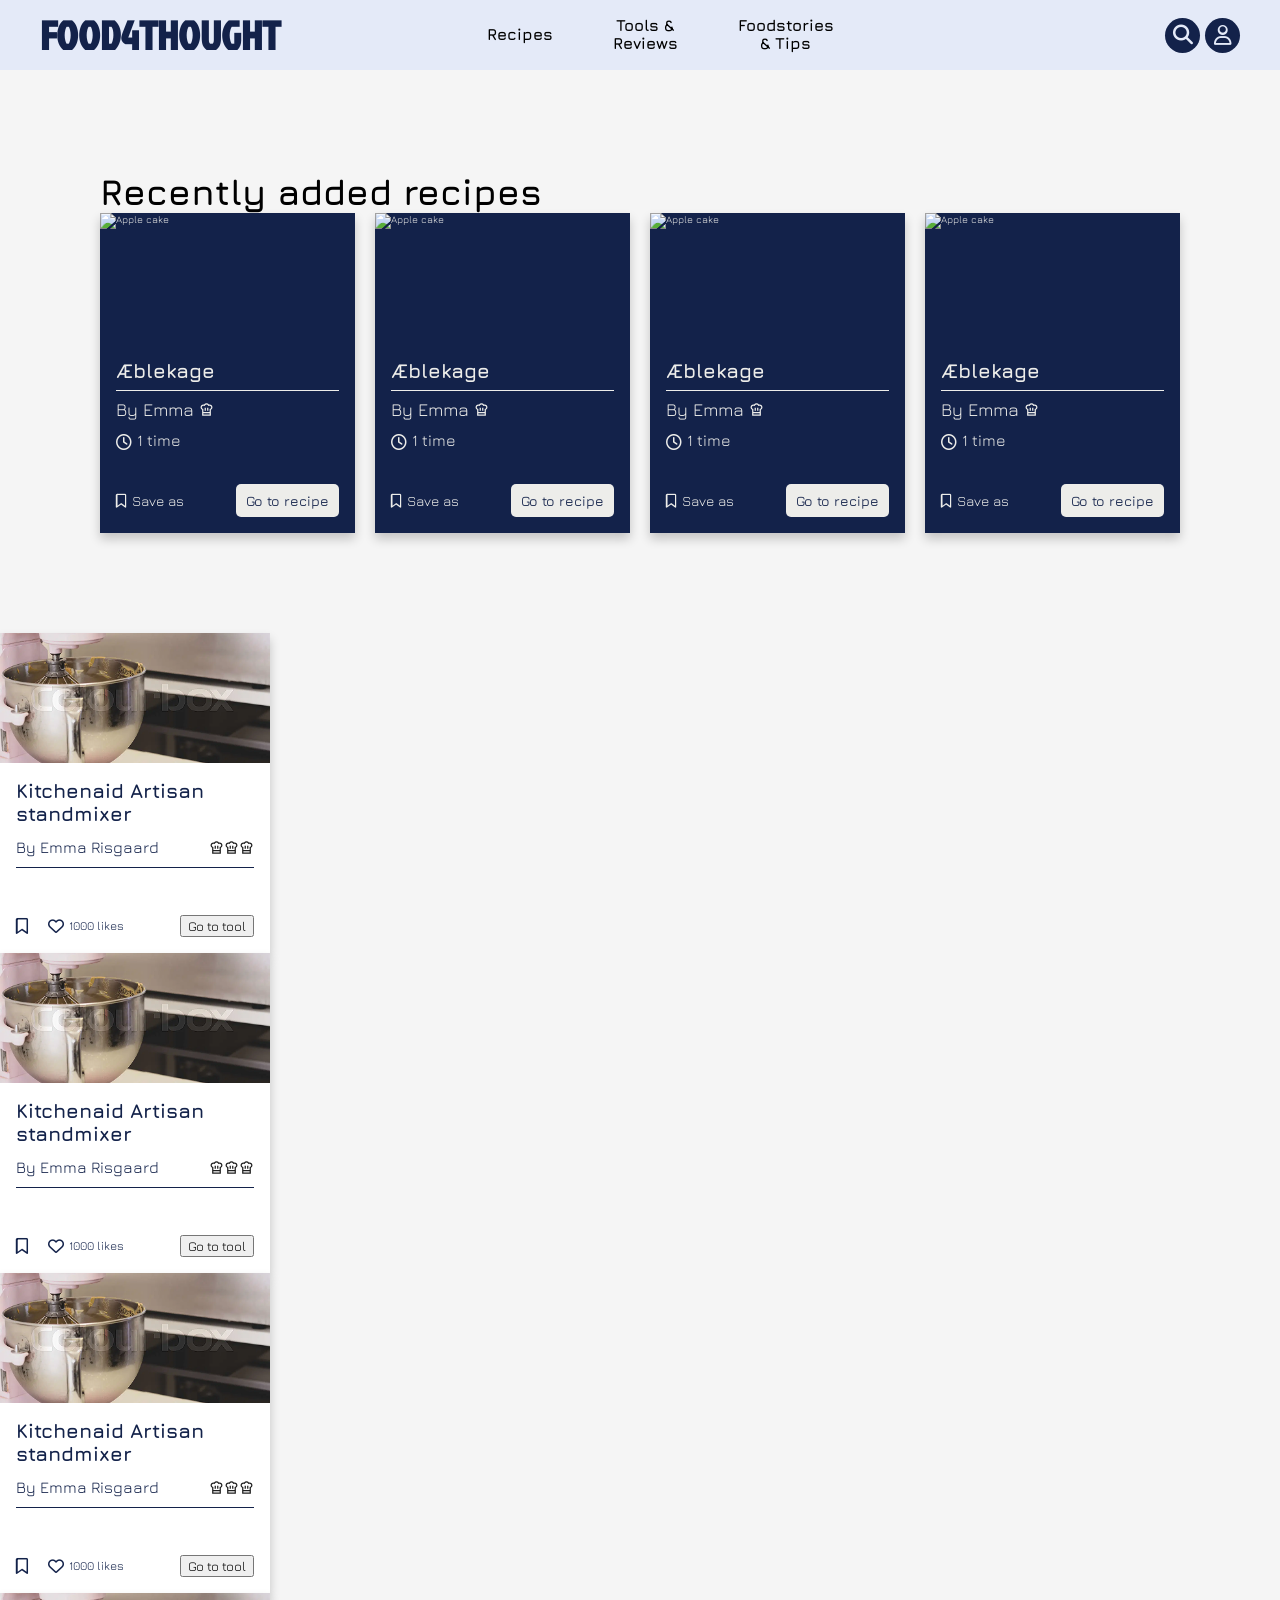
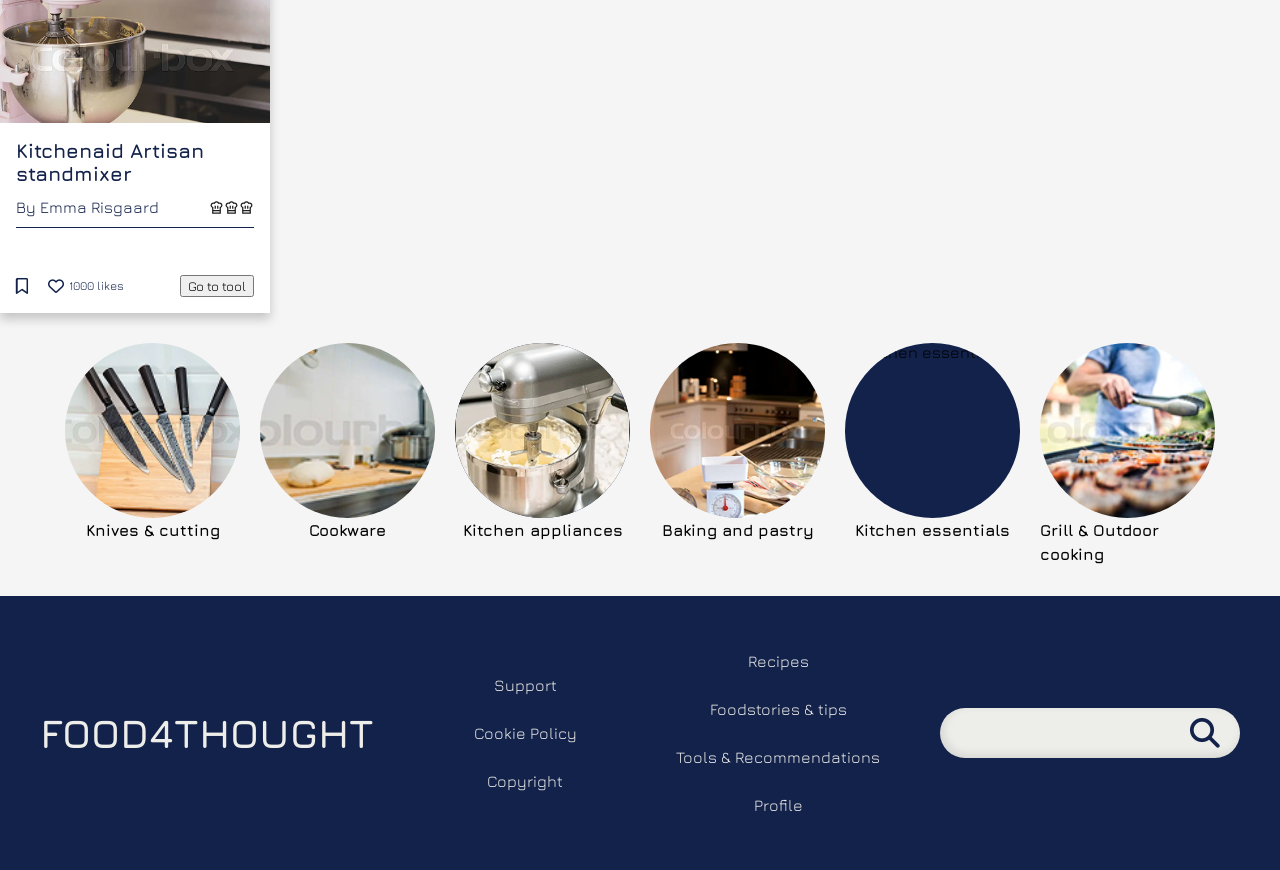
==== index.html @ 88204187 "Changes to tool cards + related sections Added see all xxx on the related cards on single recipe and" ====
<!DOCTYPE html>
<html lang="en">

<head>
	<meta charset="UTF-8" />
	<meta name="viewport" content="width=device-width, initial-scale=1.0" />

	<title>Food4Thought</title>

	<style>
		@import url('https://fonts.googleapis.com/css2?family=Jura:wght@300..700&display=swap');
	</style>

	<link rel="stylesheet" href="./assets/css/style.css" />

	<script src="./assets/js/app.js" defer></script>

	<link rel="stylesheet" href="https://cdnjs.cloudflare.com/ajax/libs/font-awesome/6.5.0/css/all.min.css">
</head>

<body>

	<header>

		<h1 class="logo">
			<a href="index.html">FOOD4THOUGHT</a>
		</h1>

		<ul class="globalNav">
			<li>
				<a href="allRecipes.html">Recipes</a>
			</li>

			<li>
				<a href="allTools.html">
					Tools & <br>
					Reviews
				</a>
			</li>

			<li>
				<a href="#">
					Foodstories <br>
					& Tips
				</a>
			</li>
		</ul>

		<div class="loginSearchCircles">

			<a href="#">
				<div class="headerSearch">
					<i class="fa-solid fa-magnifying-glass"></i>
				</div>
			</a>

			<a href="#">
				<div class="login">
					<i class="fa-regular fa-user"></i>
				</div>
			</a>

		</div>

	</header>


	<!-- RECENTLY ADDED RECIPES -->

	<section class="relatedRecipesSection">

		<h2 class="relatedRecipesTitle">
			Recently added recipes
		</h2>

		<div class="relatedRecipes">


			<a href="singleRecipe.html" class="recipeCard">

				<img class="recipeCardImage" src="assets/img/358A7617-2153-4856-98E4-6D5FFD5D4EE7_4_5005_c.jpeg"
					alt="Apple cake">

				<div class="recipeCardContent">

					<h2 class="recipeCardTitle">
						Æblekage
					</h2>

					<hr class="recipeCardDivider">

					<div class="recipeCardAuthor">

						<span>By Emma</span>

						<img class="recipeCardChefIcon"
							src="assets/img/chef_hat_24dp_EDEDEA_FILL0_wght400_GRAD0_opsz24.svg" alt="">

					</div>

					<div class="recipeCardTime">

						<i class="fa-regular fa-clock"></i>

						<span>1 time</span>

					</div>

					<div class="recipeCardActions">

						<div class="recipeCardSave">

							<i class="fa-regular fa-bookmark"></i>

							<span>Save as</span>

						</div>

						<span class="recipeCardView">
							Go to recipe
						</span>

					</div>

				</div>

			</a>


			<a href="singleRecipe.html" class="recipeCard">

				<img class="recipeCardImage" src="assets/img/358A7617-2153-4856-98E4-6D5FFD5D4EE7_4_5005_c.jpeg"
					alt="Apple cake">

				<div class="recipeCardContent">

					<h2 class="recipeCardTitle">
						Æblekage
					</h2>

					<hr class="recipeCardDivider">

					<div class="recipeCardAuthor">

						<span>By Emma</span>

						<img class="recipeCardChefIcon"
							src="assets/img/chef_hat_24dp_EDEDEA_FILL0_wght400_GRAD0_opsz24.svg" alt="">

					</div>

					<div class="recipeCardTime">

						<i class="fa-regular fa-clock"></i>

						<span>1 time</span>

					</div>

					<div class="recipeCardActions">

						<div class="recipeCardSave">

							<i class="fa-regular fa-bookmark"></i>

							<span>Save as</span>

						</div>

						<span class="recipeCardView">
							Go to recipe
						</span>

					</div>

				</div>

			</a>


			<a href="singleRecipe.html" class="recipeCard">

				<img class="recipeCardImage" src="assets/img/358A7617-2153-4856-98E4-6D5FFD5D4EE7_4_5005_c.jpeg"
					alt="Apple cake">

				<div class="recipeCardContent">

					<h2 class="recipeCardTitle">
						Æblekage
					</h2>

					<hr class="recipeCardDivider">

					<div class="recipeCardAuthor">

						<span>By Emma</span>

						<img class="recipeCardChefIcon"
							src="assets/img/chef_hat_24dp_EDEDEA_FILL0_wght400_GRAD0_opsz24.svg" alt="">

					</div>

					<div class="recipeCardTime">

						<i class="fa-regular fa-clock"></i>

						<span>1 time</span>

					</div>

					<div class="recipeCardActions">

						<div class="recipeCardSave">

							<i class="fa-regular fa-bookmark"></i>

							<span>Save as</span>

						</div>

						<span class="recipeCardView">
							Go to recipe
						</span>

					</div>

				</div>

			</a>


			<a href="singleRecipe.html" class="recipeCard">

				<img class="recipeCardImage" src="assets/img/358A7617-2153-4856-98E4-6D5FFD5D4EE7_4_5005_c.jpeg"
					alt="Apple cake">

				<div class="recipeCardContent">

					<h2 class="recipeCardTitle">
						Æblekage
					</h2>

					<hr class="recipeCardDivider">

					<div class="recipeCardAuthor">

						<span>By Emma</span>

						<img class="recipeCardChefIcon"
							src="assets/img/chef_hat_24dp_EDEDEA_FILL0_wght400_GRAD0_opsz24.svg" alt="">

					</div>

					<div class="recipeCardTime">

						<i class="fa-regular fa-clock"></i>

						<span>1 time</span>

					</div>

					<div class="recipeCardActions">

						<div class="recipeCardSave">

							<i class="fa-regular fa-bookmark"></i>

							<span>Save as</span>

						</div>

						<span class="recipeCardView">
							Go to recipe
						</span>

					</div>

				</div>

			</a>


		</div>

	</section>


	<!-- TOOLS -->

	<section class="toolCards">

		<div class="toolCard">

			<img src="assets/img/tool-card.png" alt="KitchenAid Artisan stand mixer" class="toolCardImg">

			<div class="toolCardInfo">

				<div>

					<h1>
						Kitchenaid Artisan <br>
						standmixer
					</h1>

					<div class="toolCardProfile">

						<p>By Emma Risgaard</p>

						<div class="profileHats">

							<img class="Recipe-card-icon-cook" src="assets/img/chef-hat.svg" alt="">

							<img class="Recipe-card-icon-cook" src="assets/img/chef-hat.svg" alt="">

							<img class="Recipe-card-icon-cook" src="assets/img/chef-hat.svg" alt="">

						</div>

					</div>

				</div>

				<hr>

				<div class="toolCardButtons">

					<div class="saveNlike">

						<i class="fa-regular fa-bookmark"></i>

						<div class="totalLikes">

							<i class="fa-regular fa-heart"></i>

							<p>1000 likes</p>

						</div>

					</div>

					<button>
						Go to tool
					</button>

				</div>

			</div>

		</div>


		<div class="toolCard">

			<img src="assets/img/tool-card.png" alt="KitchenAid Artisan stand mixer" class="toolCardImg">

			<div class="toolCardInfo">

				<div>

					<h1>
						Kitchenaid Artisan <br>
						standmixer
					</h1>

					<div class="toolCardProfile">

						<p>By Emma Risgaard</p>

						<div class="profileHats">

							<img class="Recipe-card-icon-cook" src="assets/img/chef-hat.svg" alt="">

							<img class="Recipe-card-icon-cook" src="assets/img/chef-hat.svg" alt="">

							<img class="Recipe-card-icon-cook" src="assets/img/chef-hat.svg" alt="">

						</div>

					</div>

				</div>

				<hr>

				<div class="toolCardButtons">

					<div class="saveNlike">

						<i class="fa-regular fa-bookmark"></i>

						<div class="totalLikes">

							<i class="fa-regular fa-heart"></i>

							<p>1000 likes</p>

						</div>

					</div>

					<button>
						Go to tool
					</button>

				</div>

			</div>

		</div>


		<div class="toolCard">

			<img src="assets/img/tool-card.png" alt="KitchenAid Artisan stand mixer" class="toolCardImg">

			<div class="toolCardInfo">

				<div>

					<h1>
						Kitchenaid Artisan <br>
						standmixer
					</h1>

					<div class="toolCardProfile">

						<p>By Emma Risgaard</p>

						<div class="profileHats">

							<img class="Recipe-card-icon-cook" src="assets/img/chef-hat.svg" alt="">

							<img class="Recipe-card-icon-cook" src="assets/img/chef-hat.svg" alt="">

							<img class="Recipe-card-icon-cook" src="assets/img/chef-hat.svg" alt="">

						</div>

					</div>

				</div>

				<hr>

				<div class="toolCardButtons">

					<div class="saveNlike">

						<i class="fa-regular fa-bookmark"></i>

						<div class="totalLikes">

							<i class="fa-regular fa-heart"></i>

							<p>1000 likes</p>

						</div>

					</div>

					<button>
						Go to tool
					</button>

				</div>

			</div>

		</div>


		<div class="toolCard">

			<img src="assets/img/tool-card.png" alt="KitchenAid Artisan stand mixer" class="toolCardImg">

			<div class="toolCardInfo">

				<div>

					<h1>
						Kitchenaid Artisan <br>
						standmixer
					</h1>

					<div class="toolCardProfile">

						<p>By Emma Risgaard</p>

						<div class="profileHats">

							<img class="Recipe-card-icon-cook" src="assets/img/chef-hat.svg" alt="">

							<img class="Recipe-card-icon-cook" src="assets/img/chef-hat.svg" alt="">

							<img class="Recipe-card-icon-cook" src="assets/img/chef-hat.svg" alt="">

						</div>

					</div>

				</div>

				<hr>

				<div class="toolCardButtons">

					<div class="saveNlike">

						<div class="saveNlike">

							<i class="fa-regular fa-bookmark"></i>

							<div class="totalLikes">

								<i class="fa-regular fa-heart"></i>

								<p>1000 likes</p>

							</div>

						</div>

					</div>

					<button>
						Go to tool
					</button>

				</div>

			</div>

		</div>

	</section>


	<!-- TOOL CATEGORIES -->

	<section class="toolCategories">

		<div class="toolCategori">

			<img src="assets/img/knives-circle.png" alt="Knives and cutting tools">

			<p>
				Knives & cutting
			</p>

		</div>


		<div class="toolCategori">

			<img src="assets/img/pots-pans-circle.png" alt="Cookware">

			<p>
				Cookware
			</p>

		</div>


		<div class="toolCategori">

			<img src="assets/img/kitchen-machines-circle.png" alt="Kitchen appliances">

			<p>
				Kitchen appliances
			</p>

		</div>


		<div class="toolCategori">

			<img src="assets/img/baking-tools-circle.png" alt="Baking and pastry tools">

			<p>
				Baking and pastry
			</p>

		</div>


		<div class="toolCategori">

			<img src="assets/img/containers-circle.png" alt="Kitchen essentials">

			<p>
				Kitchen essentials
			</p>

		</div>


		<div class="toolCategori">

			<img src="assets/img/grill-tools-circle.png" alt="Grill and outdoor cooking">

			<p>
				Grill & Outdoor cooking
			</p>

		</div>

	</section>


	<!-- FOOTER -->

	<footer>

		<h1 class="logoFooter">
			<a href="index.html">
				FOOD4THOUGHT
			</a>
		</h1>


		<ul class="footerNav">

			<li>
				<a href="#">
					Support
				</a>
			</li>

			<li>
				<a href="#">
					Cookie Policy
				</a>
			</li>

			<li>
				<a href="#">
					Copyright
				</a>
			</li>

		</ul>


		<ul class="footerNav">

			<li>
				<a href="allRecipes.html">
					Recipes
				</a>
			</li>

			<li>
				<a href="#">
					Foodstories & tips
				</a>
			</li>

			<li>
				<a href="#">
					Tools & Recommendations
				</a>
			</li>

			<li>
				<a href="#">
					Profile
				</a>
			</li>

		</ul>


		<div class="footerSearch">
			<i class="fa-solid fa-magnifying-glass"></i>
		</div>

	</footer>

</body>

</html>
---- assets/css/style.css ----
@import url('https://fonts.googleapis.com/css2?family=Jockey+One&family=Jura:wght@300..700&family=Montserrat:ital,wght@0,100..900;1,100..900&display=swap');

/* GENERAL */

* {
    box-sizing: border-box;
    font-family: var(--textFont);
}

body {
    margin: 0;
    background-color: var(--backgroundColour);
}

p {
    margin: 0;
    line-height: 150%;
}

h1,
h2,
h3 {
    margin: 0;
}

/* VARIABLES */
:root {
    /* COLOURS */
    --backgroundColour: #F5F5F5;
    --offWhite: #EDEDEA;
    --darkBlue: #13224A;
    --lightBlue: #E4EAF8;


    /* TYPOGRAPHY */
    --textFont: "Jura", sans-serif;
    --midHeader: 24px;
    --bigHeader: 36px;
    --bigBigHeader: 64px;
    --logoFont: "Jockey One", sans-serif;
    --logoSize: 40px;

    /* SPACING */
    --gap: 30px;
    --smallGap: 5px;
    --mediumGap: 20px;
    --largeGap: 50px;
    --sectionPadding: 100px;
    --bodyMargin: 30px 140px 30px 140px;

    /* SHADOWS */
    --innerShadow: inset 3px -3px 10px rgba(0, 0, 0, 0.1);
    --shadow: 5px 5px 10px rgba(0, 0, 0, 0.1);


}

html {
    scroll-behavior: smooth;
}

/* HEADER */
header {
    position: sticky;
    top: 0;
    z-index: 1000;
    display: flex;
    justify-content: space-between;
    align-items: center;
    background-color: var(--lightBlue);
    padding-inline: 40px;
    height: 70px;


    /* LOGO */
    .logo {
        font-size: var(--logoSize);
        font-family: var(--logoFont);
        font-weight: bolder;
        width: 600px;

        a {
            font-family: var(--logoFont);
            text-decoration: none;
            color: var(--darkBlue);
        }
    }

    /* NAVIGATION */
    .globalNav {
        display: flex;
        flex-direction: row;
        justify-content: center;
        align-items: center;
        gap: 60px;

        ul {
            padding: 0;
        }

        li {
            list-style: none;
        }

        a {
            text-decoration: none;
            color: black;
            font-weight: bold;
            display: flex;
            text-align: center;
            border-bottom: 2px solid transparent;
        }

        a:hover {
            border-bottom: 2px solid var(--darkBlue);
        }

        a.active {
            border-bottom: 2px solid var(--darkBlue);
        }
    }

    /* LOGIN + SEARCH */
    .loginSearchCircles {
        display: flex;
        flex-direction: row;
        justify-content: flex-end;
        align-items: center;
        gap: var(--smallGap);
        width: 600px;

        i,
        a {
            color: var(--lightBlue);
            font-size: 20px;
            text-decoration: none;
        }
    }

    .headerSearch {
        background-color: var(--darkBlue);
        height: 35px;
        width: 35px;
        border-radius: 100%;
        display: flex;
        align-items: center;
        justify-content: center;
    }

    .login {
        background-color: var(--darkBlue);
        height: 35px;
        width: 35px;
        border-radius: 100%;
        display: flex;
        align-items: center;
        justify-content: center;
    }


}

/* FOOTER */
footer {
    display: flex;
    flex-wrap: wrap;
    background: var(--darkBlue);
    justify-content: space-between;
    align-items: center;
    padding: 40px;


    /* LOGO */
    .logoFooter {
        font-size: var(--logoSize);
        font-family: var(--logoFont);
        font-weight: bolder;

        a {
            text-decoration: none;
            color: var(--offWhite);
        }
    }

    /* FOOTER NAVIGATION */
    .footerNav {
        li {
            list-style: none;
        }

        a {
            text-decoration: none;
            color: var(--offWhite);
        }

        a:hover {
            text-decoration: underline;
            text-underline-offset: 6px;
        }

        display: flex;
        flex-direction: column;
        justify-content: center;
        align-items: center;
        gap: var(--gap);
    }

    /* FOOTER SEARCH */
    .footerSearch {
        background-color: var(--offWhite);
        width: 300px;
        height: 50px;
        border-radius: 50px;
        display: flex;
        align-items: center;
        justify-content: flex-end;
        padding-right: 20px;
        box-shadow: var(--innerShadow);

        i {
            color: var(--darkBlue);
            font-size: 30px;
        }
    }


}

/* HEADER IMAGE SECTION */
.headerImageSection {
    position: relative;
    width: 100%;


    h1,
    .headerButtons {
        position: absolute;
    }

    h1 {
        top: 100px;
        left: 50px;
        font-size: var(--bigBigHeader);
    }

    .headerButtons {
        bottom: 50px;
        right: 50px;

        button {
            height: 45px;
            width: 250px;
            border-radius: 10px;
        }

        button:hover {
            box-shadow: var(--innerShadow);
            border-color: var(--darkBlue);
            border-width: 5px;
        }

        input {
            height: 45px;
            width: 400px;
            border-radius: 100px;
        }
    }

    img {
        height: 400px;
        width: 100%;
        object-fit: cover;
    }


}

/* FRONT PAGE */
/* ALL RECIPES */
.allRecipesLayout {
    display: flex;
}

.allRecipesMain {
    flex: 1;
    padding-right: 140px;
    padding-top: var(--mediumGap);
    width: 100%;
}

.recipeResultsHeader {
    display: flex;
    justify-content: space-between;
}

.allRecipesMain .singleRecipeTags {
    display: flex;
    flex-wrap: wrap;
    gap: var(--mediumGap);
    margin-top: 0;
}

.orderBy {
    display: flex;
    align-items: center;
    gap: 10px;
    cursor: pointer;
}

.orderBy i {
    font-size: 14px;
}

.recipeFilters {
    width: 350px;
    background: var(--backgroundColour);
    border-right: 1px solid var(--backgroundColour);
    padding: 20px;
    height: auto;
    position: sticky;
    top: 10px;
}

.recipeFilter {
    background-color: var(--lightBlue);
    border: 2px solid var(--darkBlue);
}

.recipeFilter>label:first-child {
    cursor: pointer;
    user-select: none;
    display: block;
    padding: 18px 38px;
    font-size: 18px;
    font-weight: 400;
    letter-spacing: 1px;
    text-transform: uppercase;
    position: relative;
}

.recipeFilter>label:first-child::after {
    content: "";
    position: absolute;
    right: 25px;
    top: 50%;
    width: 0;
    height: 0;
    border-left: 8px solid transparent;
    border-right: 8px solid transparent;
    border-bottom: 9px solid #222;
    transform: translateY(-50%);
    transition: transform 0.2s ease;
}

.recipeFilter.collapsed>label:first-child::after {
    transform: translateY(-50%) rotate(180deg);
}

.recipeFilter.collapsed label:not(:first-child) {
    display: none;
}

.recipeFilter label:not(:first-child) {
    display: flex;
    align-items: center;
    gap: 15px;
    padding: 8px 45px;
    font-size: 18px;
    cursor: pointer;
}

.recipeFilter input[type="checkbox"] {
    appearance: none;
    -webkit-appearance: none;
    width: 25px;
    height: 25px;
    border: 2px solid #222;
    border-radius: 1px;
    display: grid;
    place-content: center;
    cursor: pointer;
}

.recipeFilter input[type="checkbox"]::before {
    content: "";
    width: 20px;
    height: 10px;
    border-left: 5px solid #222;
    border-bottom: 5px solid #222;
    transform: rotate(-45deg) scale(0);
    transition: transform 0.1s ease;
}

.recipeFilter input[type="checkbox"]:checked::before {
    transform: rotate(-45deg) scale(0.5);
}

/* RECIPE CARD */
.allRecipesGrid {
    margin-top: 20px;
    display: grid;
    grid-template-columns: repeat(auto-fit, 270px);
    gap: var(--mediumGap);
}

.recipeCard {
    background-color: var(--darkBlue);
    height: 320px;
    width: 270px;
    display: grid;
    grid-template-rows: auto 1fr;
    font-size: 10px;
    box-shadow: 0 6px 10px rgba(0, 0, 0, 0.2);
    text-decoration: none;
    color: var(--offWhite);
    transition: transform 0.2s ease, box-shadow 0.2s ease;
}

.recipeCard:hover {
    transform: translateY(-4px);
    box-shadow: 0 10px 16px rgba(0, 0, 0, 0.25);
}

.recipeCardImage {
    width: 100%;
    height: 130px;
    object-fit: cover;
}

.recipeCardContent {
    padding: 16px;
    display: flex;
    flex-direction: column;
}

.recipeCardTitle {
    margin: 0;
    font-size: 20px;
    color: var(--offWhite);
}

.recipeCardDivider {
    border: none;
    height: 1px;
    width: 100%;
    background-color: var(--offWhite);
    margin: 8px 0;
}

.recipeCardAuthor {
    display: flex;
    align-items: center;
    gap: 5px;
    margin-bottom: 10px;
    font-size: 18px;
}

.recipeCardChefIcon {
    width: 15px;
    height: 15px;
    object-fit: contain;
}

.recipeCardTime {
    display: flex;
    align-items: center;
    gap: 5px;
    height: 20px;
    margin-bottom: 10px;
    font-size: 16px;


    i {
        font-size: 16px;
    }


}

.recipeCardActions {
    display: flex;
    justify-content: space-between;
    align-items: center;
    margin-top: auto;
    font-size: 14px;
}

.recipeCardSave {
    display: flex;
    align-items: center;
    gap: 5px;
    color: var(--offWhite);
}

.recipeCardView {
    background-color: var(--offWhite);
    color: var(--darkBlue);
    border-radius: 5px;
    padding: 8px 10px;
    font-weight: 500;
}

/* SINGLE RECIPE */
.singleRecipeStars {
    display: flex;
    flex-direction: row;
    gap: var(--smallGap);
    align-items: center;
}

.singleRecipeTags {
    display: flex;
    flex-direction: row;
    flex-wrap: wrap;
    gap: var(--mediumGap);


    div {
        min-width: 50px;
        padding: 5px 15px;
        background-color: var(--lightBlue);
        box-shadow: var(--shadow);
        border-radius: 50px;
    }


}

.recipeTime {
    display: flex;
    gap: var(--mediumGap);


    i {
        font-size: 18px;
        max-height: 18px;
        padding: 0;
        margin: 0;
    }


}

.fa-clock,
.fa-circle-user {
    font-size: 20px;
    padding-top: 4px;
}

.singleRecipeIngredientsNInstructions {
    padding: var(--bodyMargin);
    display: grid;
    grid-template-columns: 1fr 1fr;
}

.singleRecipePortions {
    display: flex;
    gap: 3px;


    .singleRecipeMinus {
        background-color: var(--darkBlue);
        color: var(--offWhite);
        padding: 5px 15px;
        border-radius: 10px 0 0 10px;
    }

    .singleRecipePortion {
        background-color: var(--darkBlue);
        color: var(--offWhite);
        padding: 5px 15px;
    }

    .singleRecipePlus {
        background-color: var(--darkBlue);
        color: var(--offWhite);
        padding: 5px 15px;
        border-radius: 0 10px 10px 0;
    }


}

.singleRecipeIngredients {
    display: flex;
    flex-direction: column;
    gap: var(--largeGap);
}

.singleRecipeIngredientList {
    display: flex;
    flex-direction: column;
    gap: var(--mediumGap);


    .singleRecipeIngredient {
        display: flex;
        flex-direction: row;
        align-items: center;
        gap: var(--smallGap);

        input {
            width: 20px;
            height: 20px;
            accent-color: var(--darkBlue);
        }
    }


}

.singleRecipeInstructions {
    display: flex;
    flex-direction: column;
    gap: var(--largeGap);


    .singleRecipeCookmode {
        display: flex;
        align-items: center;
        gap: var(--smallGap);

        i {
            font-size: 35px;
            color: var(--darkBlue);
        }
    }

    ol {
        display: flex;
        flex-direction: column;
        gap: var(--mediumGap);
        padding-left: 20px;
        margin: 0;
    }


}

.singleRecipeTips {
    display: grid;
    grid-template-columns: 1fr 1fr;
    padding: var(--bodyMargin);
}

.singleRecipeTip {
    display: flex;
    gap: var(--mediumGap);
}

.singleRecipeHr hr {
    height: 5px;
    background-color: var(--darkBlue);
    border: none;
    width: 80%;
}

.singleRecipeRatingSystem {
    padding: var(--bodyMargin);
    display: flex;
    flex-direction: column;
    align-items: center;
    gap: var(--mediumGap);


    .singleRecipeRatingStars {
        i {
            font-size: 35px;
            color: var(--darkBlue);
        }
    }


}

/* RELATED RECIPES */
.relatedRecipesSection {
    padding: var(--sectionPadding)
}

/* NEW: heading + see all button */
.relatedSectionHeader {
    display: flex;
    justify-content: space-between;
    align-items: center;
    margin-bottom: 30px;
}

.relatedRecipesTitle {
    font-size: var(--bigHeader);
}

/* NEW: See all button */
.seeAllButton {
    background-color: var(--darkBlue);
    color: var(--offWhite);
    text-decoration: none;
    padding: 10px 20px;
    border-radius: 10px;
}

.seeAllButton:hover {
    background-color: var(--lightBlue);
    color: var(--darkBlue);
    box-shadow: var(--shadow);
}

.relatedRecipes {
    display: flex;
    flex-direction: row;
    gap: var(--mediumGap);
    padding: 0;
}

/* RELATED TOOLS */
.relatedTools {
    padding: var(--bodyMargin);
    display: flex;
    flex-direction: column;
    gap: var(--mediumGap);
}

.relatedToolCards {
    display: flex;
    flex-direction: row;
    gap: var(--mediumGap);
    padding: 0;
}

/* COMMENTS */
.commentSection {
    padding: 30px 300px;
    display: flex;
    flex-direction: column;
    gap: var(--gap);


    .commentsHeader {
        display: flex;
        align-items: center;
        gap: var(--mediumGap);
    }

    .commentInput {
        display: flex;
        align-items: stretch;

        textarea {
            width: 400px;
            min-height: 45px;
            padding: 10px;
        }

        button {
            padding-inline: 25px;
            background-color: var(--darkBlue);
            color: white;
            border: none;
            cursor: pointer;
        }
    }

    .otherComment {
        padding: 20px;
        border: 1px solid var(--darkBlue);
        border-radius: 5px;
        background-color: var(--lightBlue);
    }


}

/* PROFILE */
/* ALL TOOLS */
.toolCategories {
    display: flex;
    justify-content: center;
    gap: var(--mediumGap);
    padding: var(--bodyMargin);


    .toolCategori {
        display: flex;
        flex-direction: column;
        align-items: center;

        img {
            height: 175px;
            width: 175px;
            object-fit: cover;
            border-radius: 100px;
            background-color: var(--darkBlue);
        }

        p {
            font-weight: bold;
        }
    }

    .toolCategori:hover {
        font-weight: bolder;
        color: var(--darkBlue);
        text-decoration: underline;
        text-decoration-color: var(--darkBlue);
        text-underline-offset: 10px;

        img {
            box-shadow: var(--shadow);
        }
    }


}

/* Tool cards */
.allToolsToolCards {
    margin-top: 20px;
    padding: 0 140px 30px 140px;
    display: grid;
    grid-template-columns: repeat(auto-fit, 270px);
    gap: var(--mediumGap);
    justify-content: center;
}

.toolCard {
    background-color: white;
    height: 320px;
    width: 270px;
    display: grid;
    grid-template-rows: auto 1fr;
    box-shadow: 0 6px 10px rgba(0, 0, 0, 0.2);
    transition: transform 0.2s ease, box-shadow 0.2s ease;
    color: var(--darkBlue);
    text-decoration: none;
}

.toolCard:hover {
    transform: translateY(-4px);
    box-shadow: 0 10px 16px rgba(0, 0, 0, 0.25);
}

.toolCardImg {
    width: 100%;
    height: 130px;
    object-fit: cover;
}

.toolCardInfo {
    padding: 16px;
    display: flex;
    flex-direction: column;
}

.toolCardInfo h1 {
    font-size: 20px;
    color: var(--darkBlue);
    margin: 0;
}

.toolCardProfile {
    display: flex;
    align-items: center;
    justify-content: space-between;
    margin-top: 10px;
}

.toolCardProfile p {
    font-size: 16px;
}

.profileHats {
    display: flex;
}

.profileHats img {
    width: 15px;
    height: 15px;
    object-fit: contain;
}

.toolCardInfo hr {
    border: none;
    height: 1px;
    width: 100%;
    background-color: var(--darkBlue);
    margin: 8px 0;
}

.toolCardButtons {
    display: flex;
    justify-content: space-between;
    align-items: center;
    margin-top: auto;
}

.toolCardButtons i:hover {
    color: var(--darkBlue);
}

.saveNlike {
    display: flex;
    flex-direction: row;
    gap: var(--mediumGap);
    align-items: center;
}

.totalLikes {
    display: flex;
    flex-direction: row;
    gap: var(--smallGap);
    align-items: center;
}

.totalLikes p {
    font-size: 12px;
}

.toolCardButtons span {
    height: 35px;
    background-color: var(--darkBlue);
    color: var(--offWhite);
    border-radius: 10px;
    padding-left: var(--mediumGap);
    padding-right: var(--mediumGap);
    display: flex;
    align-items: center;
}

.toolCardButtons span:hover {
    border-color: var(--darkBlue);
    border-width: 2px;
    background-color: var(--lightBlue);
    color: var(--darkBlue);
    box-shadow: var(--shadow);
}

/* SINGLE TOOL / SINGLE RECIPE */
.singleToolInfo,
.singleRecipeInfo {
    display: grid;
    padding: var(--bodyMargin);
    grid-template-columns: 1fr 1fr;
    gap: var(--largeGap);


    .profileHats {
        display: flex;
        flex-direction: row;

        img {
            height: 18px;
            width: 18px;
        }
    }

    .singleToolDetails,
    .singleRecipeDetails {
        display: flex;
        flex-direction: column;
        gap: var(--gap);
    }

    .singleToolTitle,
    .singleRecipeTitle {
        display: flex;
        flex-direction: row;
        align-items: baseline;
        gap: var(--mediumGap);

        i {
            font-size: 18px;
        }
    }

    .singleToolTitle,
    .singleToolName,
    .singleToolDate,
    .singleRecipeName {
        display: flex;
        align-items: center;
        gap: var(--mediumGap);
    }

    .singleToolProfile,
    .singleToolLikesNComments,
    .singleRecipeProfile,
    .singleToolStarsNComments {
        display: flex;
        gap: var(--largeGap);

        i {
            font-size: 18px;
            max-height: 18px;
            padding: 0;
            margin: 0;
        }
    }

    .singleToolLikesNComments {
        text-decoration: underline;
        text-underline-offset: 5px;
    }

    .singleToolIcons {
        font-size: 25px;
        display: flex;
        gap: var(--gap);
        color: var(--darkBlue);
    }

    img {
        width: 100%;
        height: 100%;
        object-fit: cover;
    }


}

/* Tool description */
.singleToolDescription {
    display: flex;
    padding: var(--bodyMargin);


    .tekstContainer {
        column-count: 2;
    }


}

/* Tool price */
.singleToolPrice {
    display: flex;
    flex-direction: column;
    gap: var(--smallGap);


    div {
        display: flex;
        gap: var(--smallGap);

        .singleToolColored {
            font-weight: bold;
            color: var(--darkBlue);
        }
    }


}
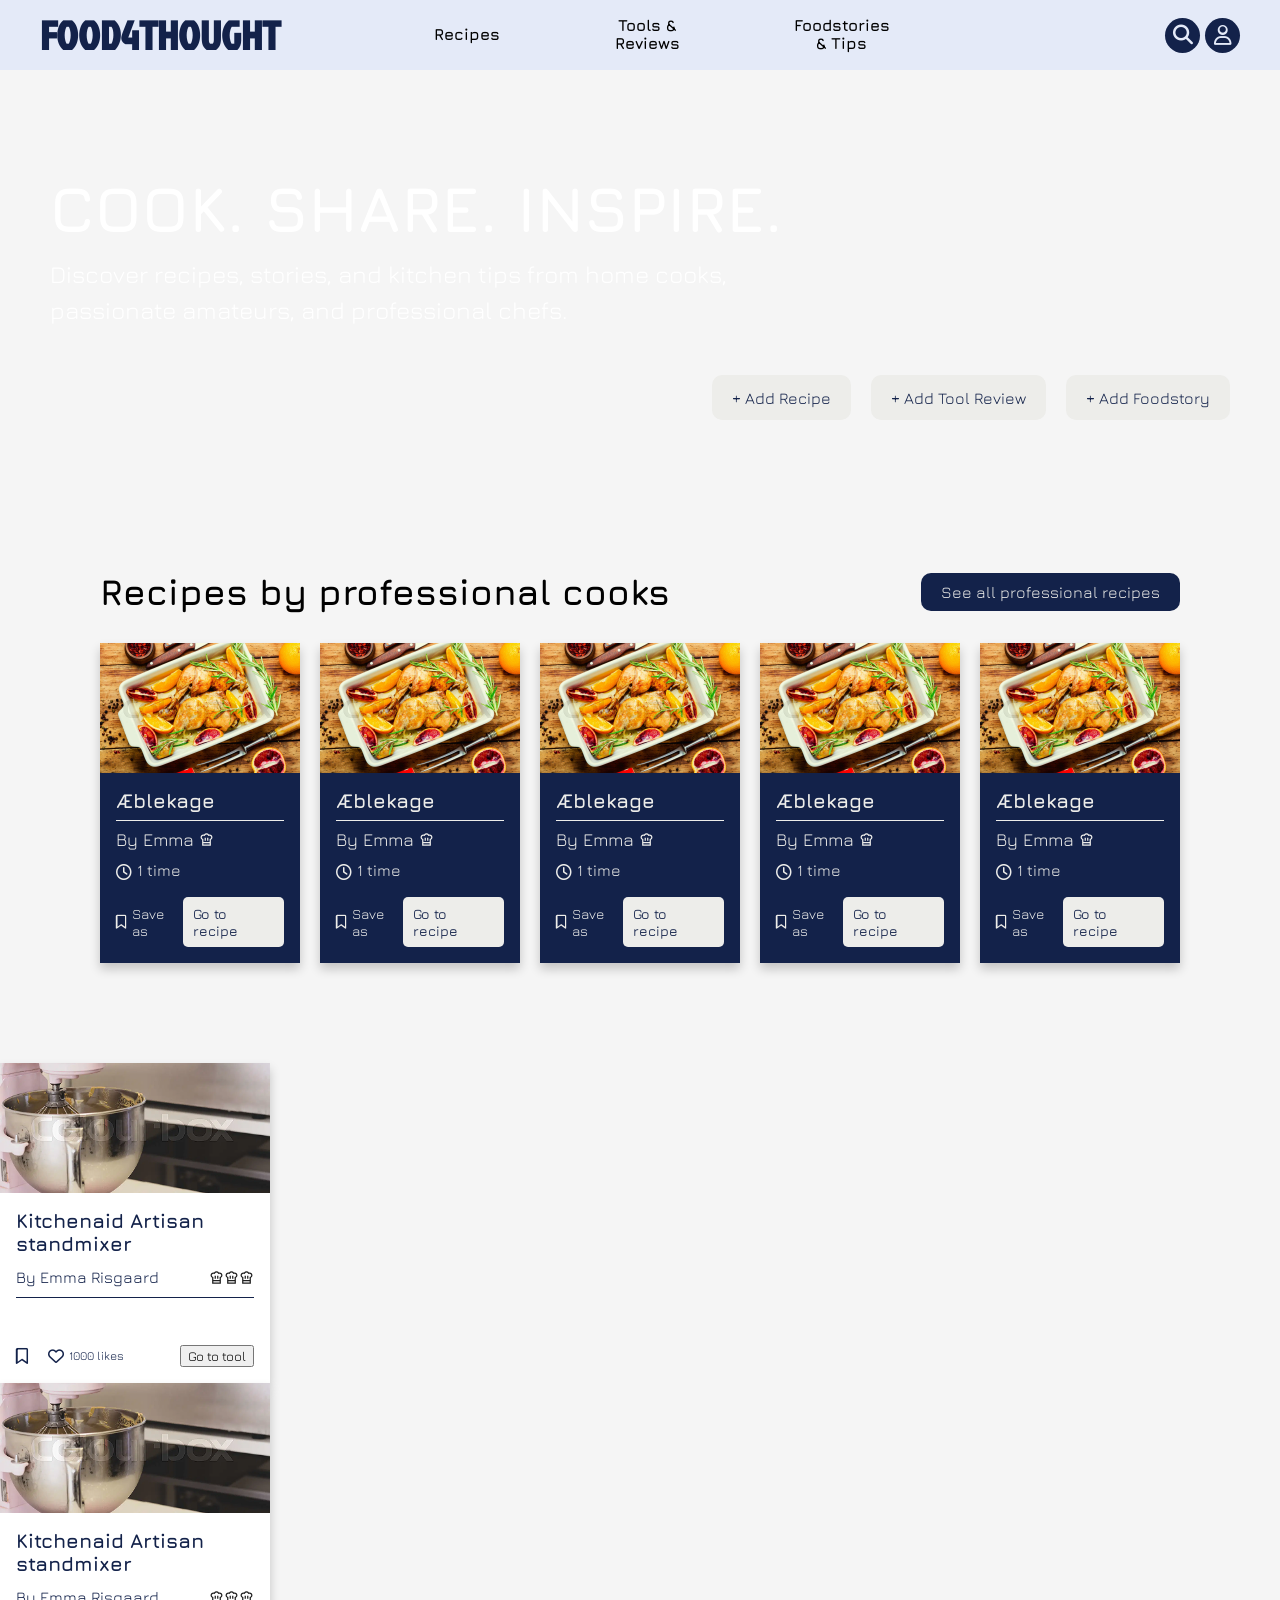
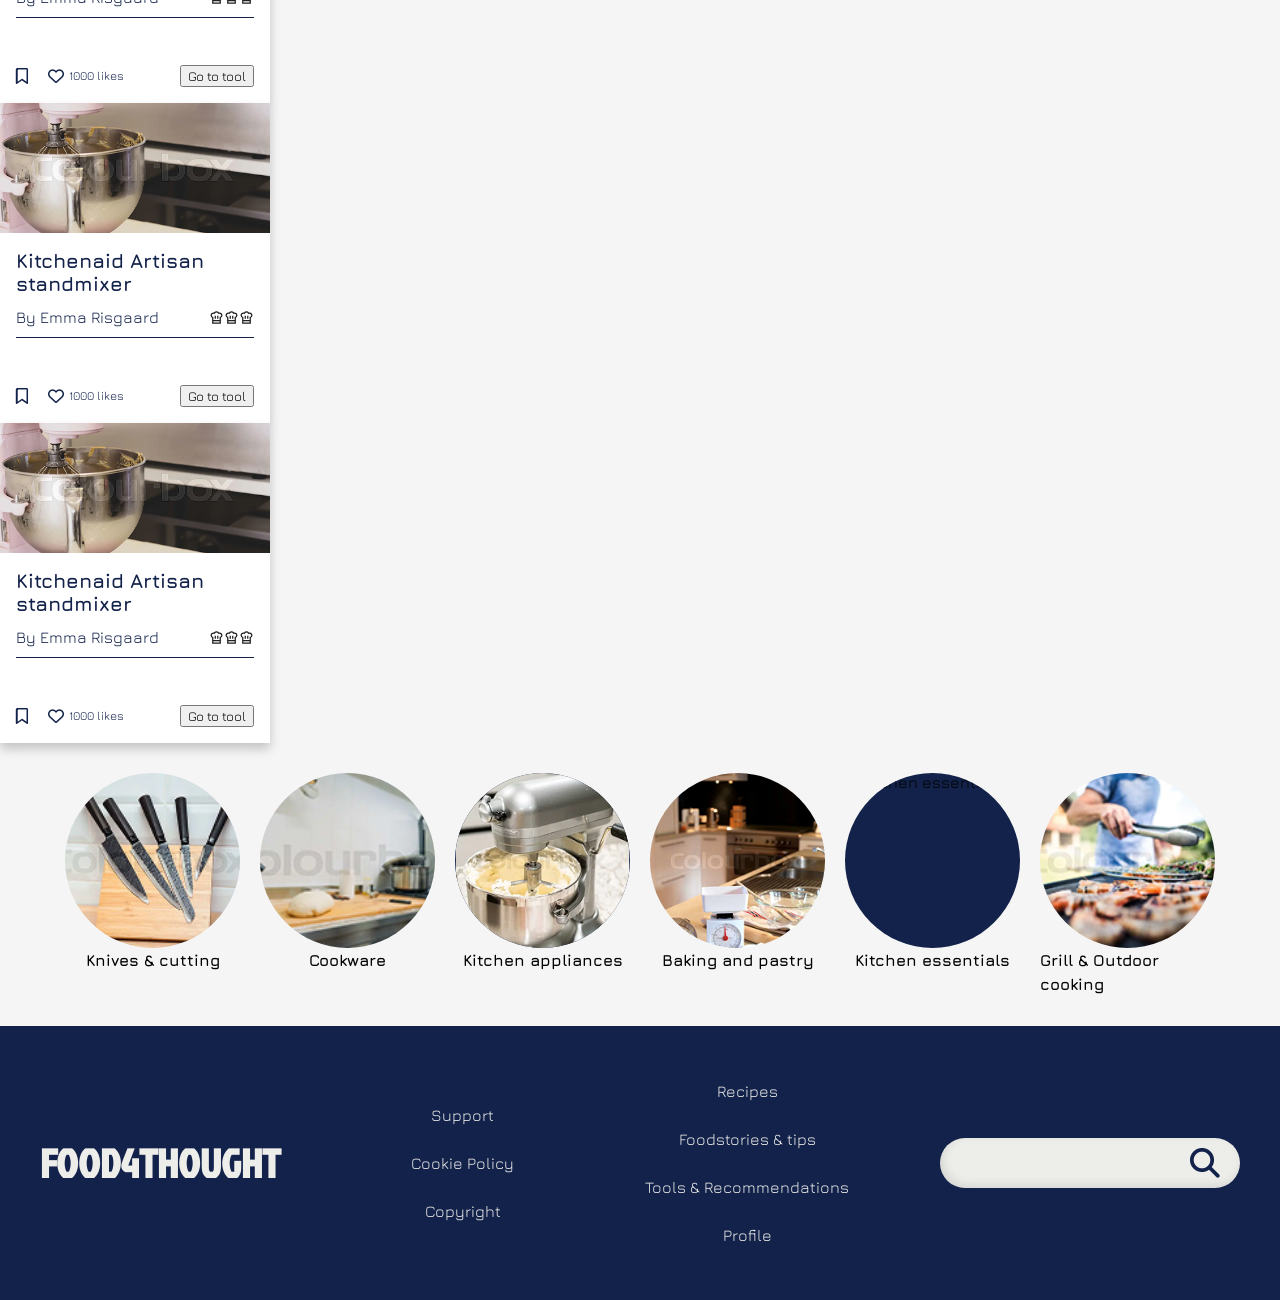
==== commit 968c9780: "Index: video + recipe cards Added hero with video and buttons. Also changed some styling on recipe c" ====
--- a/index.html
+++ b/index.html
@@ -1,10 +1,12 @@
 <!DOCTYPE html>
+
 <html lang="en">
 
 <head>
 	<meta charset="UTF-8" />
 	<meta name="viewport" content="width=device-width, initial-scale=1.0" />
 
+
 	<title>Food4Thought</title>
 
 	<style>
@@ -16,9 +18,12 @@
 	<script src="./assets/js/app.js" defer></script>
 
 	<link rel="stylesheet" href="https://cdnjs.cloudflare.com/ajax/libs/font-awesome/6.5.0/css/all.min.css">
+
+
 </head>
 
 <body>
+
 
 	<header>
 
@@ -65,21 +70,73 @@
 	</header>
 
 
-	<!-- RECENTLY ADDED RECIPES -->
+	<!-- FRONT PAGE HERO -->
+
+	<section class="frontPageHero">
+
+		<video autoplay muted loop playsinline>
+
+			<source src="assets/img/front-page-hero.mp4" type="video/mp4">
+
+		</video>
+
+
+		<div class="frontPageHeroText">
+
+			<h1>
+				COOK. SHARE. INSPIRE.
+			</h1>
+
+			<p>
+				Discover recipes, stories, and kitchen tips from home cooks, passionate amateurs, and professional
+				chefs.
+			</p>
+
+		</div>
+
+
+		<div class="frontPageHeroButtons">
+
+			<button>
+				+ Add Recipe
+			</button>
+
+			<button>
+				+ Add Tool Review
+			</button>
+
+			<button>
+				+ Add Foodstory
+			</button>
+
+		</div>
+
+	</section>
+
+
+	<!-- RECIPES BY PROF -->
 
 	<section class="relatedRecipesSection">
 
-		<h2 class="relatedRecipesTitle">
-			Recently added recipes
-		</h2>
+		<div class="relatedSectionHeader">
+
+			<h2 class="relatedRecipesTitle">
+				Recipes by professional cooks
+			</h2>
+
+			<a href="allRecipes.html" class="seeAllButton">
+				See all professional recipes
+			</a>
+
+		</div>
+
 
 		<div class="relatedRecipes">
 
 
 			<a href="singleRecipe.html" class="recipeCard">
 
-				<img class="recipeCardImage" src="assets/img/358A7617-2153-4856-98E4-6D5FFD5D4EE7_4_5005_c.jpeg"
-					alt="Apple cake">
+				<img class="recipeCardImage" src="assets/img/dinner-circle.jpg" alt="Apple cake">
 
 				<div class="recipeCardContent">
 
@@ -125,12 +182,9 @@
 				</div>
 
 			</a>
-
-
 			<a href="singleRecipe.html" class="recipeCard">
 
-				<img class="recipeCardImage" src="assets/img/358A7617-2153-4856-98E4-6D5FFD5D4EE7_4_5005_c.jpeg"
-					alt="Apple cake">
+				<img class="recipeCardImage" src="assets/img/dinner-circle.jpg" alt="Apple cake">
 
 				<div class="recipeCardContent">
 
@@ -177,11 +231,9 @@
 
 			</a>
 
-
 			<a href="singleRecipe.html" class="recipeCard">
 
-				<img class="recipeCardImage" src="assets/img/358A7617-2153-4856-98E4-6D5FFD5D4EE7_4_5005_c.jpeg"
-					alt="Apple cake">
+				<img class="recipeCardImage" src="assets/img/dinner-circle.jpg" alt="Apple cake">
 
 				<div class="recipeCardContent">
 
@@ -231,8 +283,57 @@
 
 			<a href="singleRecipe.html" class="recipeCard">
 
-				<img class="recipeCardImage" src="assets/img/358A7617-2153-4856-98E4-6D5FFD5D4EE7_4_5005_c.jpeg"
-					alt="Apple cake">
+				<img class="recipeCardImage" src="assets/img/dinner-circle.jpg" alt="Apple cake">
+
+				<div class="recipeCardContent">
+
+					<h2 class="recipeCardTitle">
+						Æblekage
+					</h2>
+
+					<hr class="recipeCardDivider">
+
+					<div class="recipeCardAuthor">
+
+						<span>By Emma</span>
+
+						<img class="recipeCardChefIcon"
+							src="assets/img/chef_hat_24dp_EDEDEA_FILL0_wght400_GRAD0_opsz24.svg" alt="">
+
+					</div>
+
+					<div class="recipeCardTime">
+
+						<i class="fa-regular fa-clock"></i>
+
+						<span>1 time</span>
+
+					</div>
+
+					<div class="recipeCardActions">
+
+						<div class="recipeCardSave">
+
+							<i class="fa-regular fa-bookmark"></i>
+
+							<span>Save as</span>
+
+						</div>
+
+						<span class="recipeCardView">
+							Go to recipe
+						</span>
+
+					</div>
+
+				</div>
+
+			</a>
+
+
+			<a href="singleRecipe.html" class="recipeCard">
+
+				<img class="recipeCardImage" src="assets/img/dinner-circle.jpg" alt="Apple cake">
 
 				<div class="recipeCardContent">
 
@@ -676,6 +777,7 @@
 
 	</footer>
 
+
 </body>
 
 </html>
--- a/assets/css/style.css
+++ b/assets/css/style.css
@@ -77,7 +77,7 @@
         font-size: var(--logoSize);
         font-family: var(--logoFont);
         font-weight: bolder;
-        width: 600px;
+        width: 400px;
 
         a {
             font-family: var(--logoFont);
@@ -89,10 +89,9 @@
     /* NAVIGATION */
     .globalNav {
         display: flex;
-        flex-direction: row;
-        justify-content: center;
+        width: 100%;
+        justify-content: space-evenly;
         align-items: center;
-        gap: 60px;
 
         ul {
             padding: 0;
@@ -127,7 +126,7 @@
         justify-content: flex-end;
         align-items: center;
         gap: var(--smallGap);
-        width: 600px;
+        width: 400px;
 
         i,
         a {
@@ -173,10 +172,10 @@
     /* LOGO */
     .logoFooter {
         font-size: var(--logoSize);
-        font-family: var(--logoFont);
         font-weight: bolder;
 
         a {
+            font-family: var(--logoFont);
             text-decoration: none;
             color: var(--offWhite);
         }
@@ -276,6 +275,74 @@
 }
 
 /* FRONT PAGE */
+
+/* FRONT PAGE HERO */
+.frontPageHero {
+    position: relative;
+    width: 100%;
+    height: 400px;
+    overflow: hidden;
+
+
+    video {
+        position: absolute;
+        top: 0;
+        left: 0;
+        width: 100%;
+        height: 400px;
+        object-fit: cover;
+        z-index: 0;
+    }
+
+
+    .frontPageHeroText {
+        position: absolute;
+        top: 100px;
+        left: 50px;
+        z-index: 1;
+        color: white;
+        max-width: 800px;
+
+        h1 {
+            font-size: var(--bigBigHeader);
+        }
+
+        p {
+            font-size: var(--midHeader);
+            margin-top: 10px;
+        }
+    }
+
+
+    .frontPageHeroButtons {
+        position: absolute;
+        bottom: 50px;
+        right: 50px;
+        z-index: 1;
+        display: flex;
+        gap: var(--mediumGap);
+
+
+        button {
+            height: 45px;
+            padding-inline: 20px;
+            border-radius: 10px;
+            border: none;
+            background-color: var(--offWhite);
+            color: var(--darkBlue);
+            font-size: 16px;
+            cursor: pointer;
+        }
+
+        button:hover {
+            box-shadow: var(--innerShadow);
+            background-color: var(--lightBlue);
+        }
+    }
+
+
+}
+
 /* ALL RECIPES */
 .allRecipesLayout {
     display: flex;
@@ -675,10 +742,9 @@
 
 /* RELATED RECIPES */
 .relatedRecipesSection {
-    padding: var(--sectionPadding)
-}
-
-/* NEW: heading + see all button */
+    padding: var(--sectionPadding);
+}
+
 .relatedSectionHeader {
     display: flex;
     justify-content: space-between;
@@ -690,7 +756,6 @@
     font-size: var(--bigHeader);
 }
 
-/* NEW: See all button */
 .seeAllButton {
     background-color: var(--darkBlue);
     color: var(--offWhite);
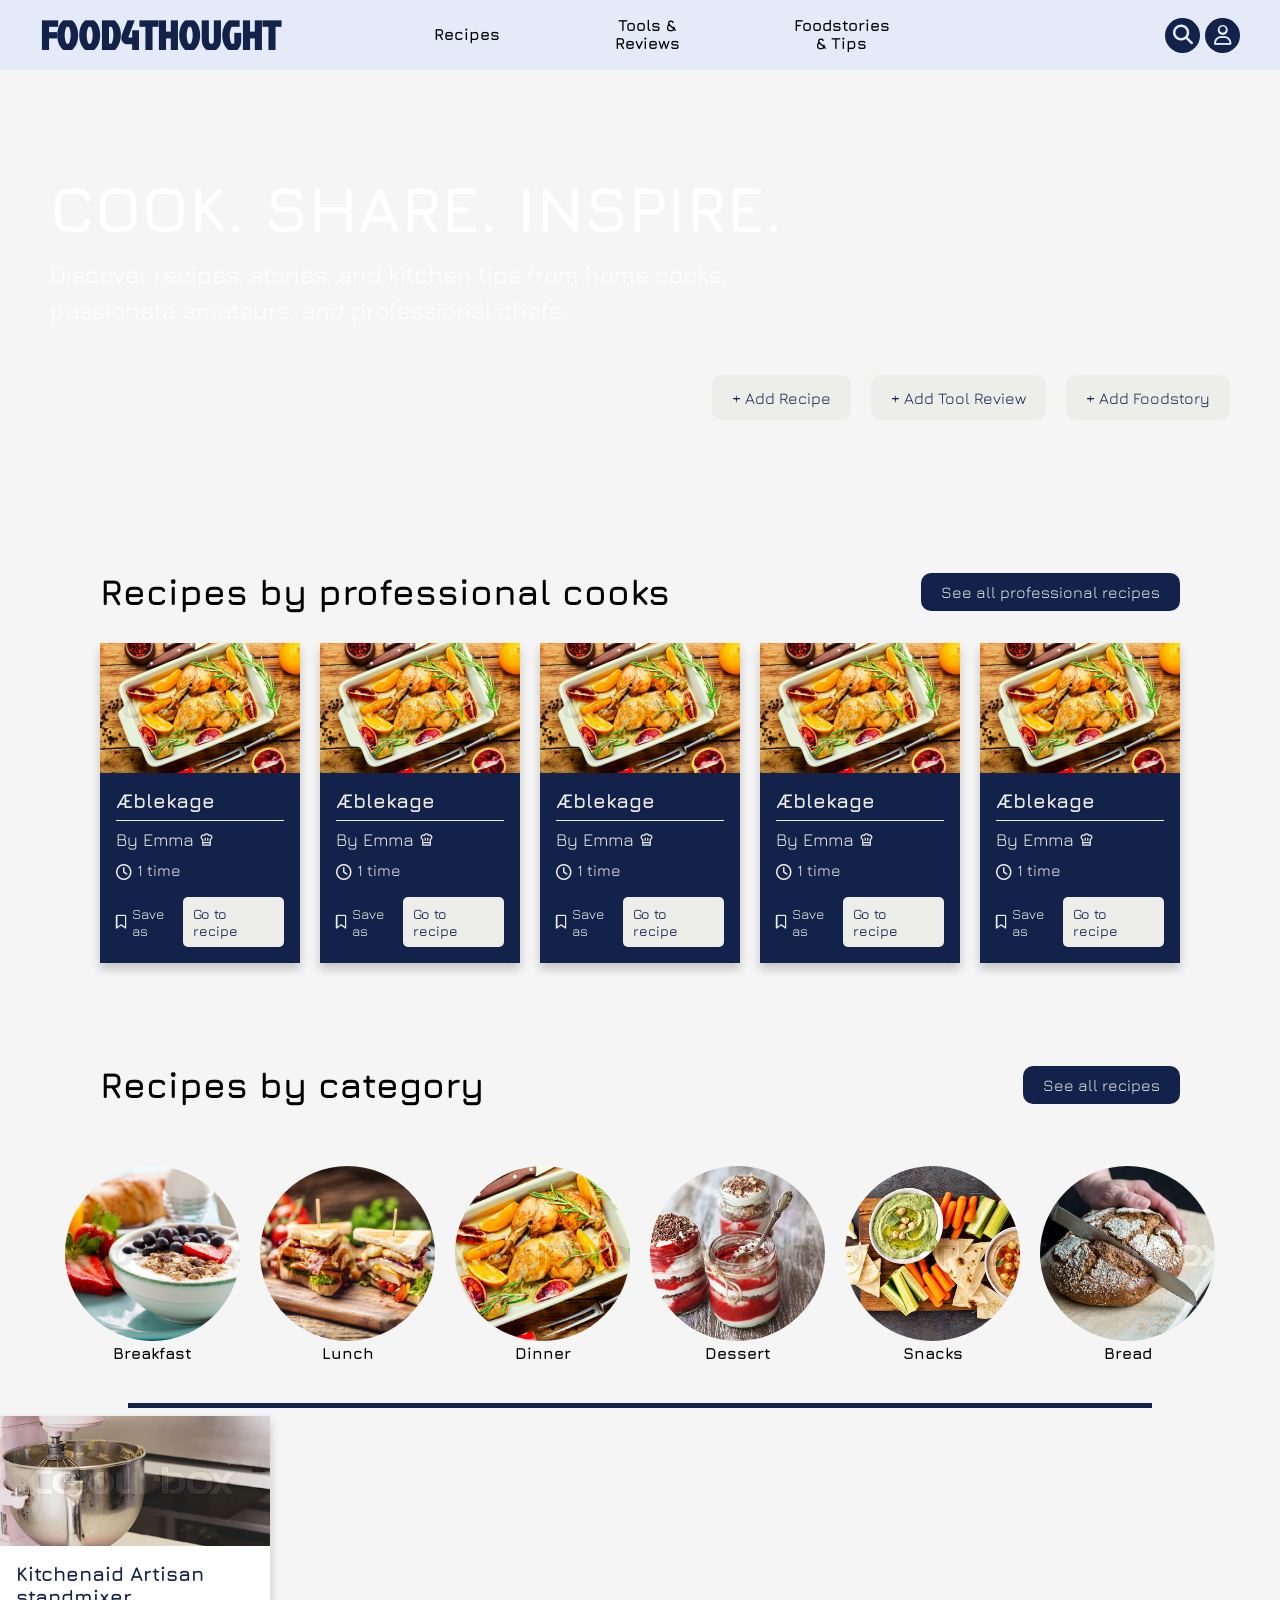
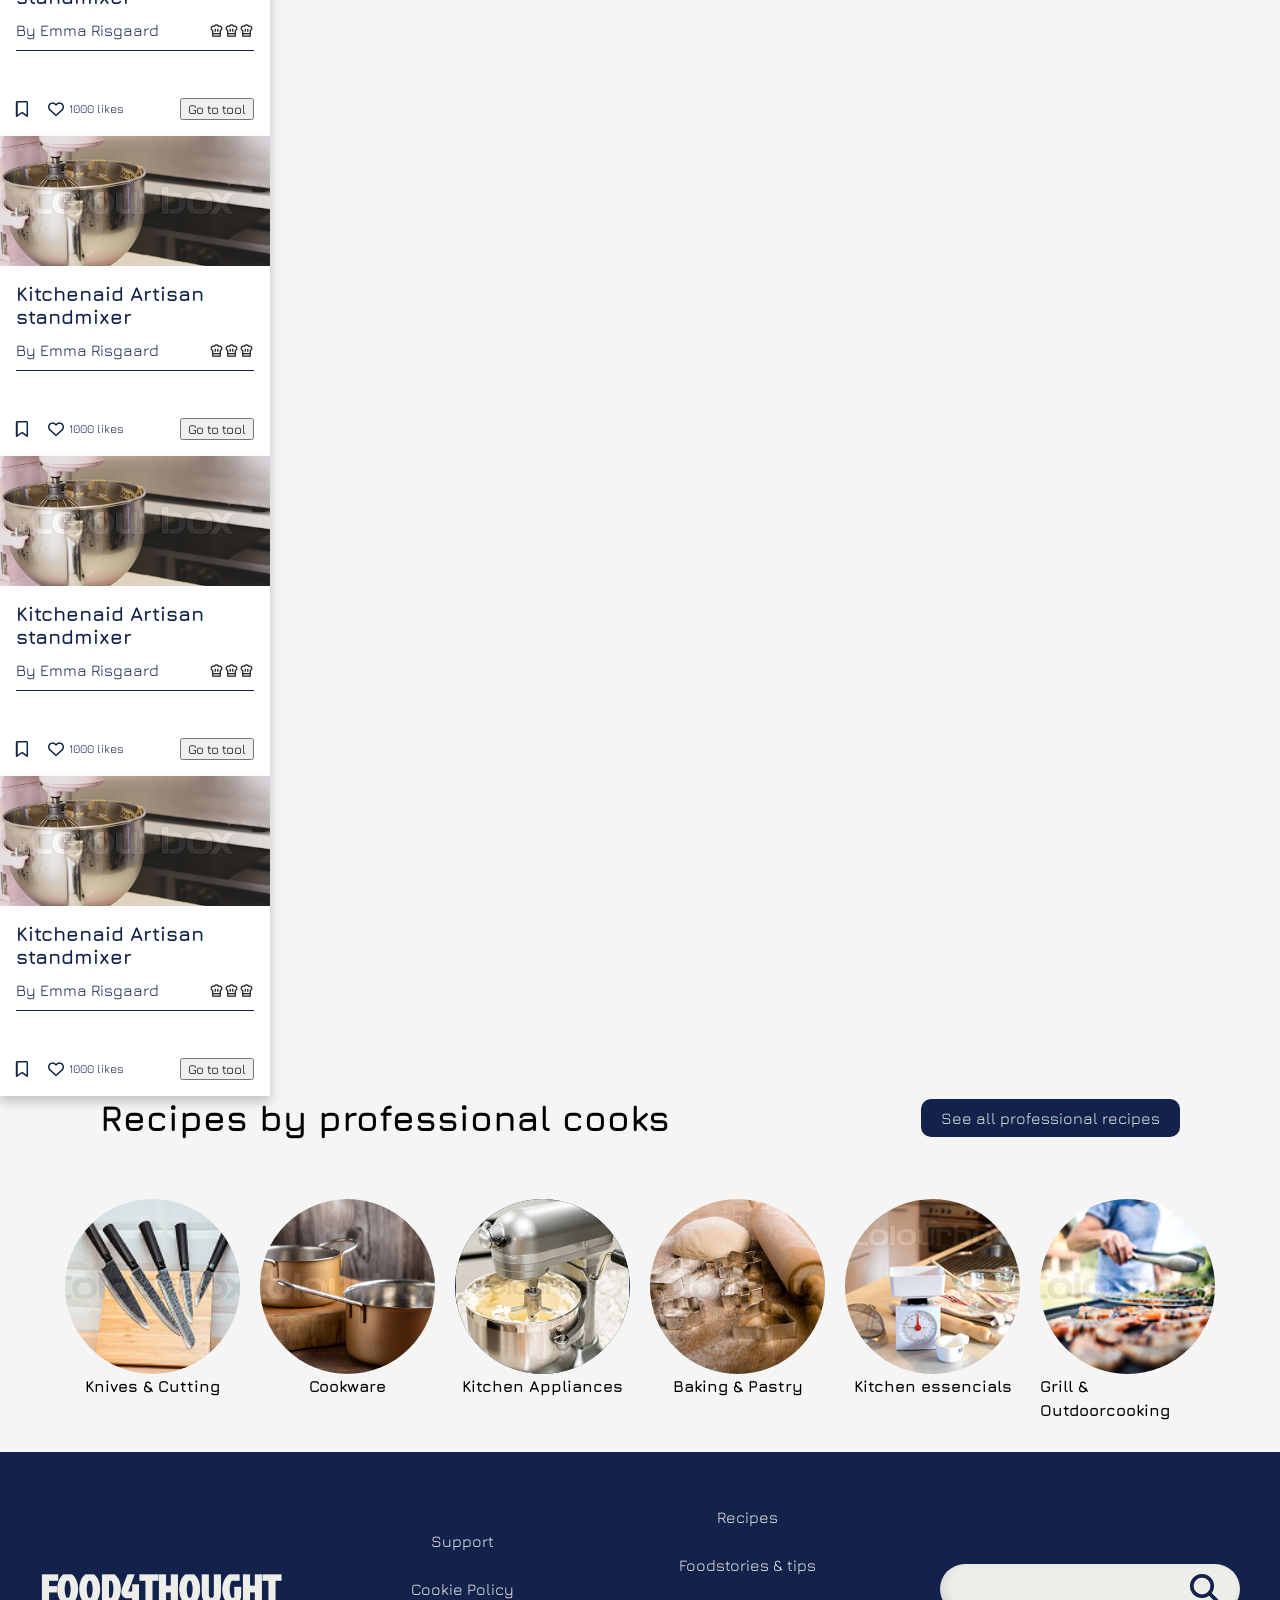
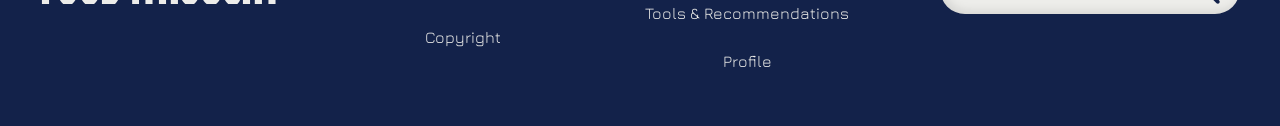
==== commit 97274837: "Index circles added circles for recipe categories, and changed styling on tool circles to match circ" ====
--- a/index.html
+++ b/index.html
@@ -182,6 +182,8 @@
 				</div>
 
 			</a>
+
+
 			<a href="singleRecipe.html" class="recipeCard">
 
 				<img class="recipeCardImage" src="assets/img/dinner-circle.jpg" alt="Apple cake">
@@ -231,6 +233,7 @@
 
 			</a>
 
+
 			<a href="singleRecipe.html" class="recipeCard">
 
 				<img class="recipeCardImage" src="assets/img/dinner-circle.jpg" alt="Apple cake">
@@ -385,6 +388,90 @@
 
 	</section>
 
+
+	<!-- MEAL CATEGORIES -->
+	<div class="circleSectionHeader">
+
+		<h2 class="relatedRecipesTitle">
+			Recipes by category
+		</h2>
+
+		<a href="allRecipes.html" class="seeAllButton">
+			See all recipes
+		</a>
+
+	</div>
+	<section class="toolCategories">
+
+		<a href="allRecipes.html" class="toolCategori">
+
+			<img src="assets/img/breakfast-circle.jpg" alt="Breakfast">
+
+			<p>
+				Breakfast
+			</p>
+
+		</a>
+
+
+		<a href="allRecipes.html" class="toolCategori">
+
+			<img src="assets/img/lunch-circle.jpg" alt="Lunch">
+
+			<p>
+				Lunch
+			</p>
+
+		</a>
+
+
+		<a href="allRecipes.html" class="toolCategori">
+
+			<img src="assets/img/dinner-circle.jpg" alt="Dinner">
+
+			<p>
+				Dinner
+			</p>
+
+		</a>
+
+
+		<a href="allRecipes.html" class="toolCategori">
+
+			<img src="assets/img/dessert-circle.png" alt="Dessert">
+
+			<p>
+				Dessert
+			</p>
+
+		</a>
+
+
+		<a href="allRecipes.html" class="toolCategori">
+
+			<img src="assets/img/snack-circle.png" alt="Snacks">
+
+			<p>
+				Snacks
+			</p>
+
+		</a>
+
+
+		<a href="allRecipes.html" class="toolCategori">
+
+			<img src="assets/img/bread-circle.png" alt="Bread">
+
+			<p>
+				Bread
+			</p>
+
+		</a>
+
+	</section>
+	<div class="singleRecipeHr">
+		<hr>
+	</div>
 
 	<!-- TOOLS -->
 
@@ -637,15 +724,25 @@
 
 
 	<!-- TOOL CATEGORIES -->
-
+	<div class="circleSectionHeader">
+
+		<h2 class="relatedRecipesTitle">
+			Recipes by professional cooks
+		</h2>
+
+		<a href="allRecipes.html" class="seeAllButton">
+			See all professional recipes
+		</a>
+
+	</div>
 	<section class="toolCategories">
 
 		<div class="toolCategori">
 
-			<img src="assets/img/knives-circle.png" alt="Knives and cutting tools">
-
-			<p>
-				Knives & cutting
+			<img src="assets/img/knives-circle.png" alt="Knives & Cutting">
+
+			<p>
+				Knives & Cutting
 			</p>
 
 		</div>
@@ -653,7 +750,7 @@
 
 		<div class="toolCategori">
 
-			<img src="assets/img/pots-pans-circle.png" alt="Cookware">
+			<img src="assets/img/cookware-circle.jpg" alt="Cookware">
 
 			<p>
 				Cookware
@@ -664,10 +761,10 @@
 
 		<div class="toolCategori">
 
-			<img src="assets/img/kitchen-machines-circle.png" alt="Kitchen appliances">
-
-			<p>
-				Kitchen appliances
+			<img src="assets/img/kitchen-machines-circle.png" alt="Kitchen Appliances">
+
+			<p>
+				Kitchen Appliances
 			</p>
 
 		</div>
@@ -675,10 +772,10 @@
 
 		<div class="toolCategori">
 
-			<img src="assets/img/baking-tools-circle.png" alt="Baking and pastry tools">
-
-			<p>
-				Baking and pastry
+			<img src="assets/img/baking-circle.jpg" alt="Baking & Pastry">
+
+			<p>
+				Baking & Pastry
 			</p>
 
 		</div>
@@ -686,10 +783,10 @@
 
 		<div class="toolCategori">
 
-			<img src="assets/img/containers-circle.png" alt="Kitchen essentials">
-
-			<p>
-				Kitchen essentials
+			<img src="assets/img/essantial-circle.png" alt="Kitchen essencials">
+
+			<p>
+				Kitchen essencials
 			</p>
 
 		</div>
@@ -697,10 +794,10 @@
 
 		<div class="toolCategori">
 
-			<img src="assets/img/grill-tools-circle.png" alt="Grill and outdoor cooking">
-
-			<p>
-				Grill & Outdoor cooking
+			<img src="assets/img/grill-tools-circle.png" alt="Grill & Outdoorcooking">
+
+			<p>
+				Grill & Outdoorcooking
 			</p>
 
 		</div>
--- a/assets/css/style.css
+++ b/assets/css/style.css
@@ -752,6 +752,14 @@
     margin-bottom: 30px;
 }
 
+.circleSectionHeader {
+    display: flex;
+    justify-content: space-between;
+    align-items: center;
+    margin-bottom: 30px;
+    padding-inline: var(--sectionPadding);
+}
+
 .relatedRecipesTitle {
     font-size: var(--bigHeader);
 }
@@ -848,6 +856,8 @@
         display: flex;
         flex-direction: column;
         align-items: center;
+        text-decoration: none;
+        color: inherit;
 
         img {
             height: 175px;
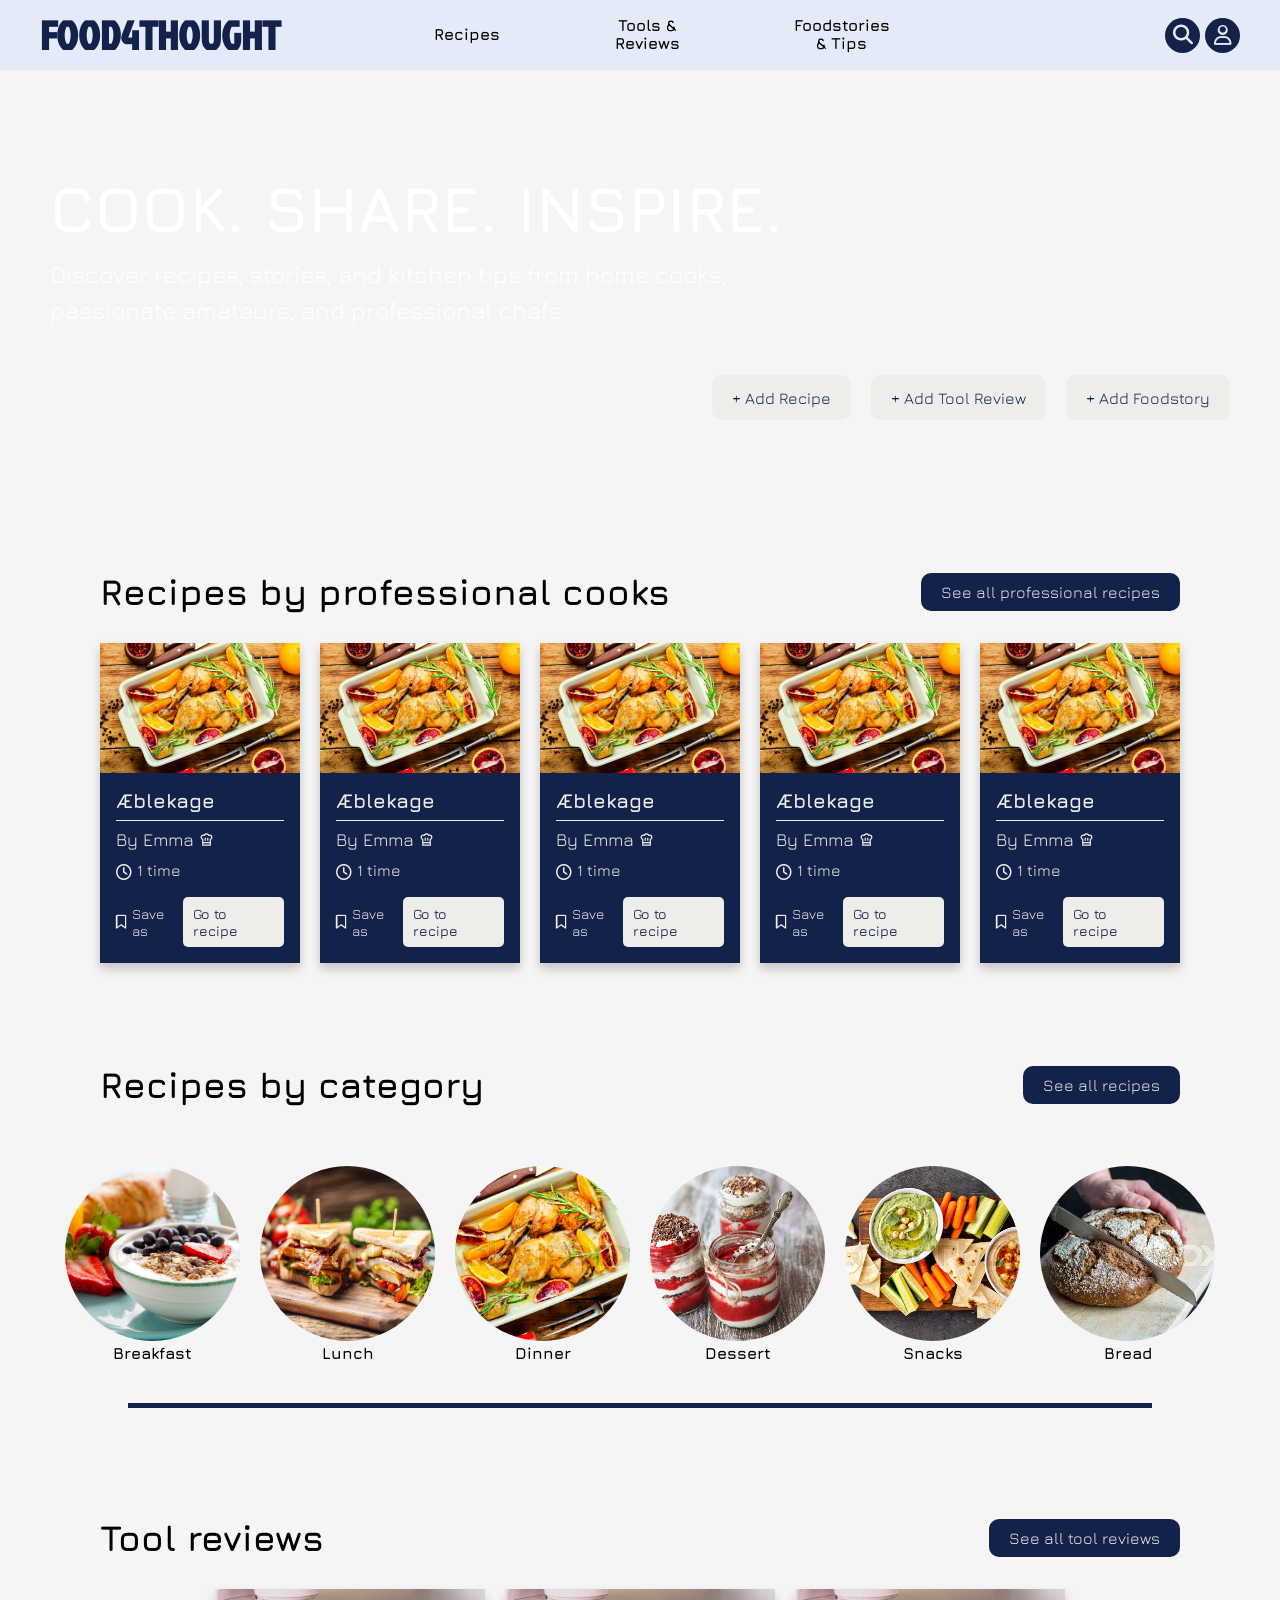
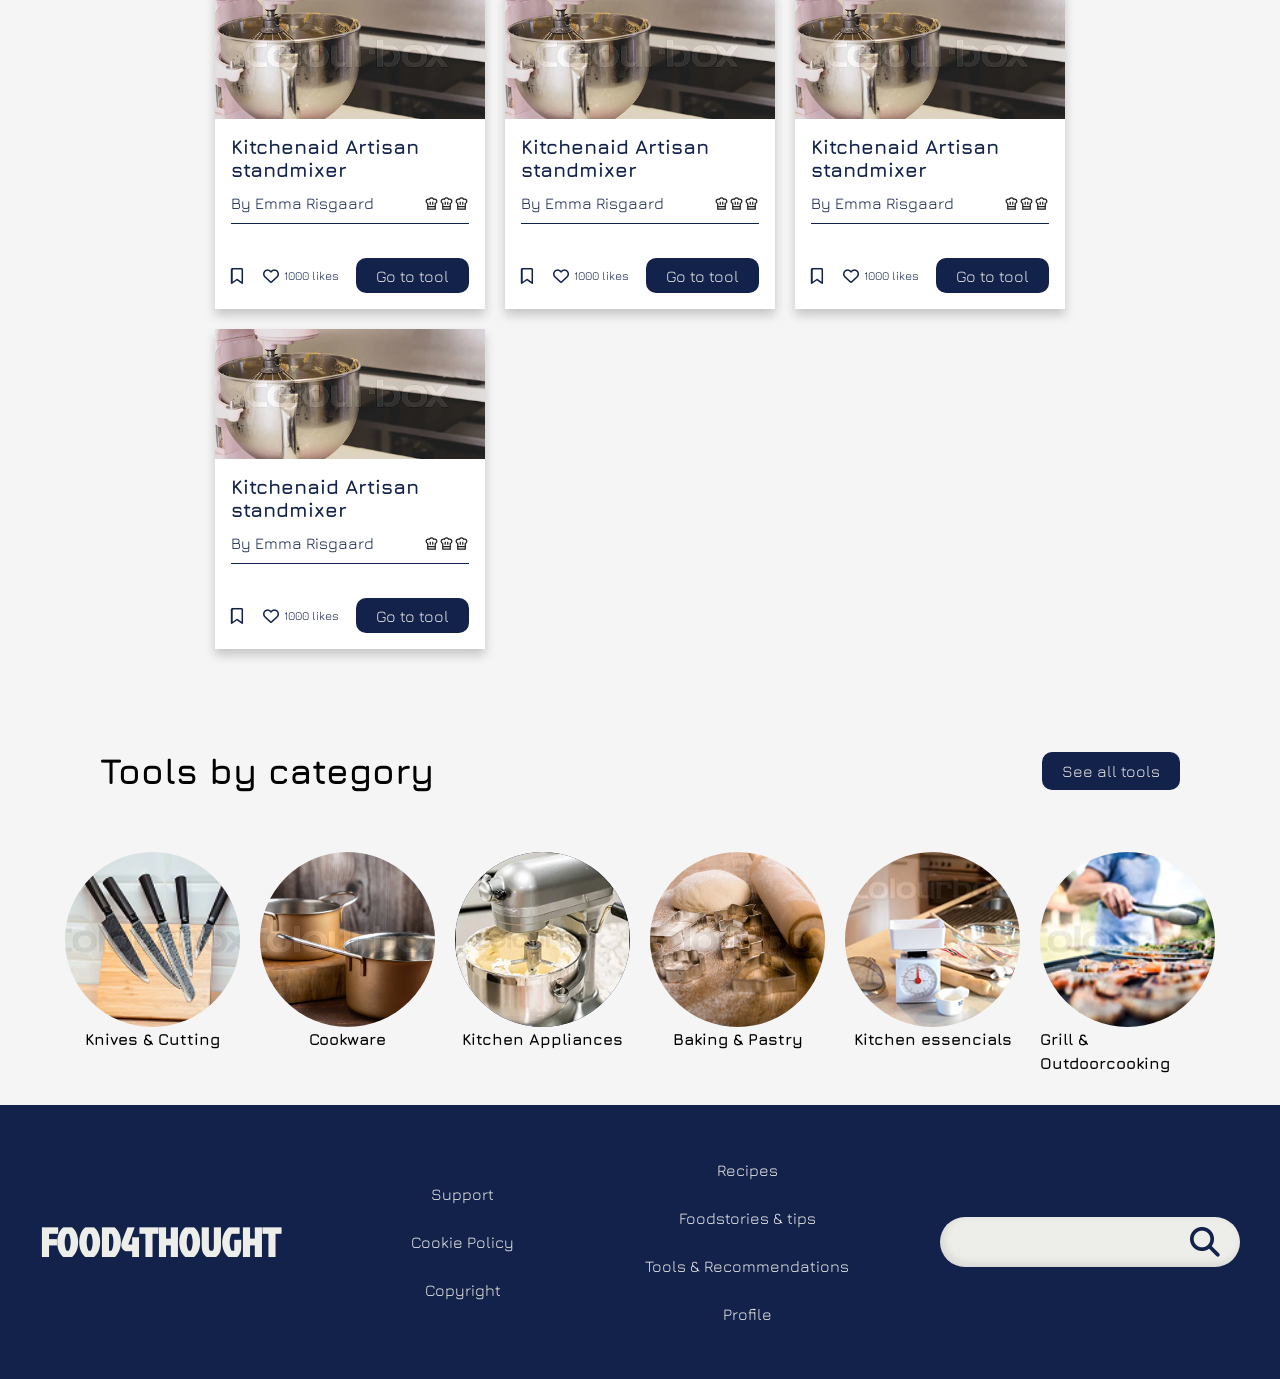
==== commit 4f11d32a: "Small changes to index Change titles on index page + fix errors in padding" ====
--- a/index.html
+++ b/index.html
@@ -390,6 +390,7 @@
 
 
 	<!-- MEAL CATEGORIES -->
+
 	<div class="circleSectionHeader">
 
 		<h2 class="relatedRecipesTitle">
@@ -401,6 +402,7 @@
 		</a>
 
 	</div>
+
 	<section class="toolCategories">
 
 		<a href="allRecipes.html" class="toolCategori">
@@ -469,272 +471,287 @@
 		</a>
 
 	</section>
+
 	<div class="singleRecipeHr">
 		<hr>
 	</div>
 
+
 	<!-- TOOLS -->
-
-	<section class="toolCards">
-
-		<div class="toolCard">
-
-			<img src="assets/img/tool-card.png" alt="KitchenAid Artisan stand mixer" class="toolCardImg">
-
-			<div class="toolCardInfo">
-
-				<div>
-
-					<h1>
-						Kitchenaid Artisan <br>
-						standmixer
-					</h1>
-
-					<div class="toolCardProfile">
-
-						<p>By Emma Risgaard</p>
-
-						<div class="profileHats">
-
-							<img class="Recipe-card-icon-cook" src="assets/img/chef-hat.svg" alt="">
-
-							<img class="Recipe-card-icon-cook" src="assets/img/chef-hat.svg" alt="">
-
-							<img class="Recipe-card-icon-cook" src="assets/img/chef-hat.svg" alt="">
-
-						</div>
-
-					</div>
-
-				</div>
-
-				<hr>
-
-				<div class="toolCardButtons">
-
-					<div class="saveNlike">
-
-						<i class="fa-regular fa-bookmark"></i>
-
-						<div class="totalLikes">
-
-							<i class="fa-regular fa-heart"></i>
-
-							<p>1000 likes</p>
-
-						</div>
-
-					</div>
-
-					<button>
-						Go to tool
-					</button>
+	<section class="relatedRecipesSection">
+		<div class="relatedSectionHeader">
+
+			<h2 class="relatedRecipesTitle">
+				Tool reviews
+			</h2>
+
+			<a href="allRecipes.html" class="seeAllButton">
+				See all tool reviews
+			</a>
+
+		</div>
+		<section class="allToolsToolCards">
+
+			<div class="toolCard">
+
+				<img src="assets/img/tool-card.png" alt="KitchenAid Artisan stand mixer" class="toolCardImg">
+
+				<div class="toolCardInfo">
+
+					<div>
+
+						<h1>
+							Kitchenaid Artisan <br>
+							standmixer
+						</h1>
+
+						<div class="toolCardProfile">
+
+							<p>By Emma Risgaard</p>
+
+							<div class="profileHats">
+
+								<img class="Recipe-card-icon-cook" src="assets/img/chef-hat.svg" alt="">
+
+								<img class="Recipe-card-icon-cook" src="assets/img/chef-hat.svg" alt="">
+
+								<img class="Recipe-card-icon-cook" src="assets/img/chef-hat.svg" alt="">
+
+							</div>
+
+						</div>
+
+					</div>
+
+					<hr>
+
+					<div class="toolCardButtons">
+
+						<div class="saveNlike">
+
+							<i class="fa-regular fa-bookmark"></i>
+
+							<div class="totalLikes">
+
+								<i class="fa-regular fa-heart"></i>
+
+								<p>1000 likes</p>
+
+							</div>
+
+						</div>
+
+						<span>
+							Go to tool
+						</span>
+
+					</div>
 
 				</div>
 
 			</div>
 
-		</div>
-
-
-		<div class="toolCard">
-
-			<img src="assets/img/tool-card.png" alt="KitchenAid Artisan stand mixer" class="toolCardImg">
-
-			<div class="toolCardInfo">
-
-				<div>
-
-					<h1>
-						Kitchenaid Artisan <br>
-						standmixer
-					</h1>
-
-					<div class="toolCardProfile">
-
-						<p>By Emma Risgaard</p>
-
-						<div class="profileHats">
-
-							<img class="Recipe-card-icon-cook" src="assets/img/chef-hat.svg" alt="">
-
-							<img class="Recipe-card-icon-cook" src="assets/img/chef-hat.svg" alt="">
-
-							<img class="Recipe-card-icon-cook" src="assets/img/chef-hat.svg" alt="">
-
-						</div>
-
-					</div>
-
-				</div>
-
-				<hr>
-
-				<div class="toolCardButtons">
-
-					<div class="saveNlike">
-
-						<i class="fa-regular fa-bookmark"></i>
-
-						<div class="totalLikes">
-
-							<i class="fa-regular fa-heart"></i>
-
-							<p>1000 likes</p>
-
-						</div>
-
-					</div>
-
-					<button>
-						Go to tool
-					</button>
+
+			<div class="toolCard">
+
+				<img src="assets/img/tool-card.png" alt="KitchenAid Artisan stand mixer" class="toolCardImg">
+
+				<div class="toolCardInfo">
+
+					<div>
+
+						<h1>
+							Kitchenaid Artisan <br>
+							standmixer
+						</h1>
+
+						<div class="toolCardProfile">
+
+							<p>By Emma Risgaard</p>
+
+							<div class="profileHats">
+
+								<img class="Recipe-card-icon-cook" src="assets/img/chef-hat.svg" alt="">
+
+								<img class="Recipe-card-icon-cook" src="assets/img/chef-hat.svg" alt="">
+
+								<img class="Recipe-card-icon-cook" src="assets/img/chef-hat.svg" alt="">
+
+							</div>
+
+						</div>
+
+					</div>
+
+					<hr>
+
+					<div class="toolCardButtons">
+
+						<div class="saveNlike">
+
+							<i class="fa-regular fa-bookmark"></i>
+
+							<div class="totalLikes">
+
+								<i class="fa-regular fa-heart"></i>
+
+								<p>1000 likes</p>
+
+							</div>
+
+						</div>
+
+						<span>
+							Go to tool
+						</span>
+
+					</div>
 
 				</div>
 
 			</div>
 
-		</div>
-
-
-		<div class="toolCard">
-
-			<img src="assets/img/tool-card.png" alt="KitchenAid Artisan stand mixer" class="toolCardImg">
-
-			<div class="toolCardInfo">
-
-				<div>
-
-					<h1>
-						Kitchenaid Artisan <br>
-						standmixer
-					</h1>
-
-					<div class="toolCardProfile">
-
-						<p>By Emma Risgaard</p>
-
-						<div class="profileHats">
-
-							<img class="Recipe-card-icon-cook" src="assets/img/chef-hat.svg" alt="">
-
-							<img class="Recipe-card-icon-cook" src="assets/img/chef-hat.svg" alt="">
-
-							<img class="Recipe-card-icon-cook" src="assets/img/chef-hat.svg" alt="">
-
-						</div>
-
-					</div>
-
-				</div>
-
-				<hr>
-
-				<div class="toolCardButtons">
-
-					<div class="saveNlike">
-
-						<i class="fa-regular fa-bookmark"></i>
-
-						<div class="totalLikes">
-
-							<i class="fa-regular fa-heart"></i>
-
-							<p>1000 likes</p>
-
-						</div>
-
-					</div>
-
-					<button>
-						Go to tool
-					</button>
+
+			<div class="toolCard">
+
+				<img src="assets/img/tool-card.png" alt="KitchenAid Artisan stand mixer" class="toolCardImg">
+
+				<div class="toolCardInfo">
+
+					<div>
+
+						<h1>
+							Kitchenaid Artisan <br>
+							standmixer
+						</h1>
+
+						<div class="toolCardProfile">
+
+							<p>By Emma Risgaard</p>
+
+							<div class="profileHats">
+
+								<img class="Recipe-card-icon-cook" src="assets/img/chef-hat.svg" alt="">
+
+								<img class="Recipe-card-icon-cook" src="assets/img/chef-hat.svg" alt="">
+
+								<img class="Recipe-card-icon-cook" src="assets/img/chef-hat.svg" alt="">
+
+							</div>
+
+						</div>
+
+					</div>
+
+					<hr>
+
+					<div class="toolCardButtons">
+
+						<div class="saveNlike">
+
+							<i class="fa-regular fa-bookmark"></i>
+
+							<div class="totalLikes">
+
+								<i class="fa-regular fa-heart"></i>
+
+								<p>1000 likes</p>
+
+							</div>
+
+						</div>
+
+						<span>
+							Go to tool
+						</span>
+
+					</div>
 
 				</div>
 
 			</div>
 
-		</div>
-
-
-		<div class="toolCard">
-
-			<img src="assets/img/tool-card.png" alt="KitchenAid Artisan stand mixer" class="toolCardImg">
-
-			<div class="toolCardInfo">
-
-				<div>
-
-					<h1>
-						Kitchenaid Artisan <br>
-						standmixer
-					</h1>
-
-					<div class="toolCardProfile">
-
-						<p>By Emma Risgaard</p>
-
-						<div class="profileHats">
-
-							<img class="Recipe-card-icon-cook" src="assets/img/chef-hat.svg" alt="">
-
-							<img class="Recipe-card-icon-cook" src="assets/img/chef-hat.svg" alt="">
-
-							<img class="Recipe-card-icon-cook" src="assets/img/chef-hat.svg" alt="">
-
-						</div>
-
-					</div>
-
-				</div>
-
-				<hr>
-
-				<div class="toolCardButtons">
-
-					<div class="saveNlike">
+
+			<div class="toolCard">
+
+				<img src="assets/img/tool-card.png" alt="KitchenAid Artisan stand mixer" class="toolCardImg">
+
+				<div class="toolCardInfo">
+
+					<div>
+
+						<h1>
+							Kitchenaid Artisan <br>
+							standmixer
+						</h1>
+
+						<div class="toolCardProfile">
+
+							<p>By Emma Risgaard</p>
+
+							<div class="profileHats">
+
+								<img class="Recipe-card-icon-cook" src="assets/img/chef-hat.svg" alt="">
+
+								<img class="Recipe-card-icon-cook" src="assets/img/chef-hat.svg" alt="">
+
+								<img class="Recipe-card-icon-cook" src="assets/img/chef-hat.svg" alt="">
+
+							</div>
+
+						</div>
+
+					</div>
+
+					<hr>
+
+					<div class="toolCardButtons">
 
 						<div class="saveNlike">
 
-							<i class="fa-regular fa-bookmark"></i>
-
-							<div class="totalLikes">
-
-								<i class="fa-regular fa-heart"></i>
-
-								<p>1000 likes</p>
+							<div class="saveNlike">
+
+								<i class="fa-regular fa-bookmark"></i>
+
+								<div class="totalLikes">
+
+									<i class="fa-regular fa-heart"></i>
+
+									<p>1000 likes</p>
+
+								</div>
 
 							</div>
 
 						</div>
 
-					</div>
-
-					<button>
-						Go to tool
-					</button>
+						<span>
+							Go to tool
+						</span>
+
+					</div>
 
 				</div>
 
 			</div>
 
-		</div>
-
+		</section>
 	</section>
 
-
 	<!-- TOOL CATEGORIES -->
+
 	<div class="circleSectionHeader">
 
 		<h2 class="relatedRecipesTitle">
-			Recipes by professional cooks
+			Tools by category
 		</h2>
 
 		<a href="allRecipes.html" class="seeAllButton">
-			See all professional recipes
+			See all tools
 		</a>
 
 	</div>
+
 	<section class="toolCategories">
 
 		<div class="toolCategori">
--- a/assets/css/style.css
+++ b/assets/css/style.css
@@ -54,6 +54,7 @@
 
 
 }
+
 
 html {
     scroll-behavior: smooth;
@@ -890,7 +891,7 @@
 /* Tool cards */
 .allToolsToolCards {
     margin-top: 20px;
-    padding: 0 140px 30px 140px;
+    /* padding: 0 140px 30px 140px; */
     display: grid;
     grid-template-columns: repeat(auto-fit, 270px);
     gap: var(--mediumGap);
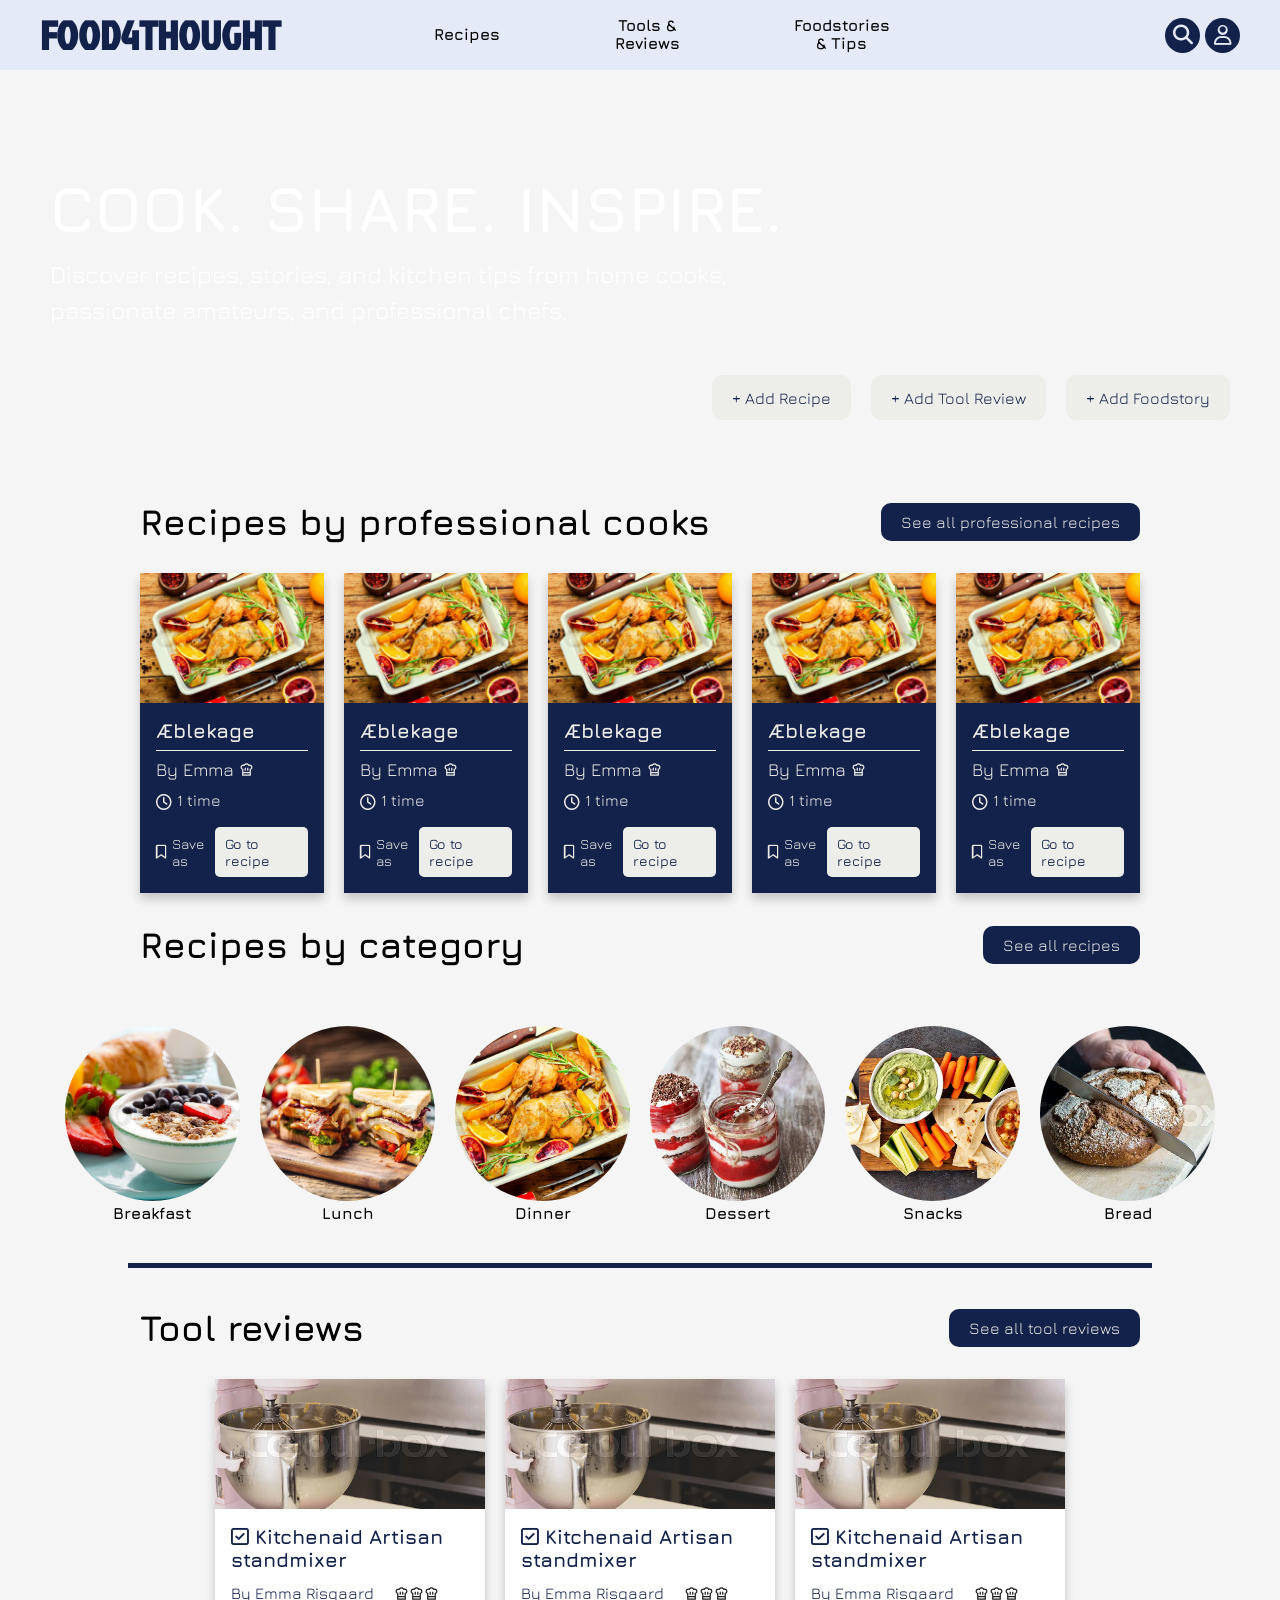
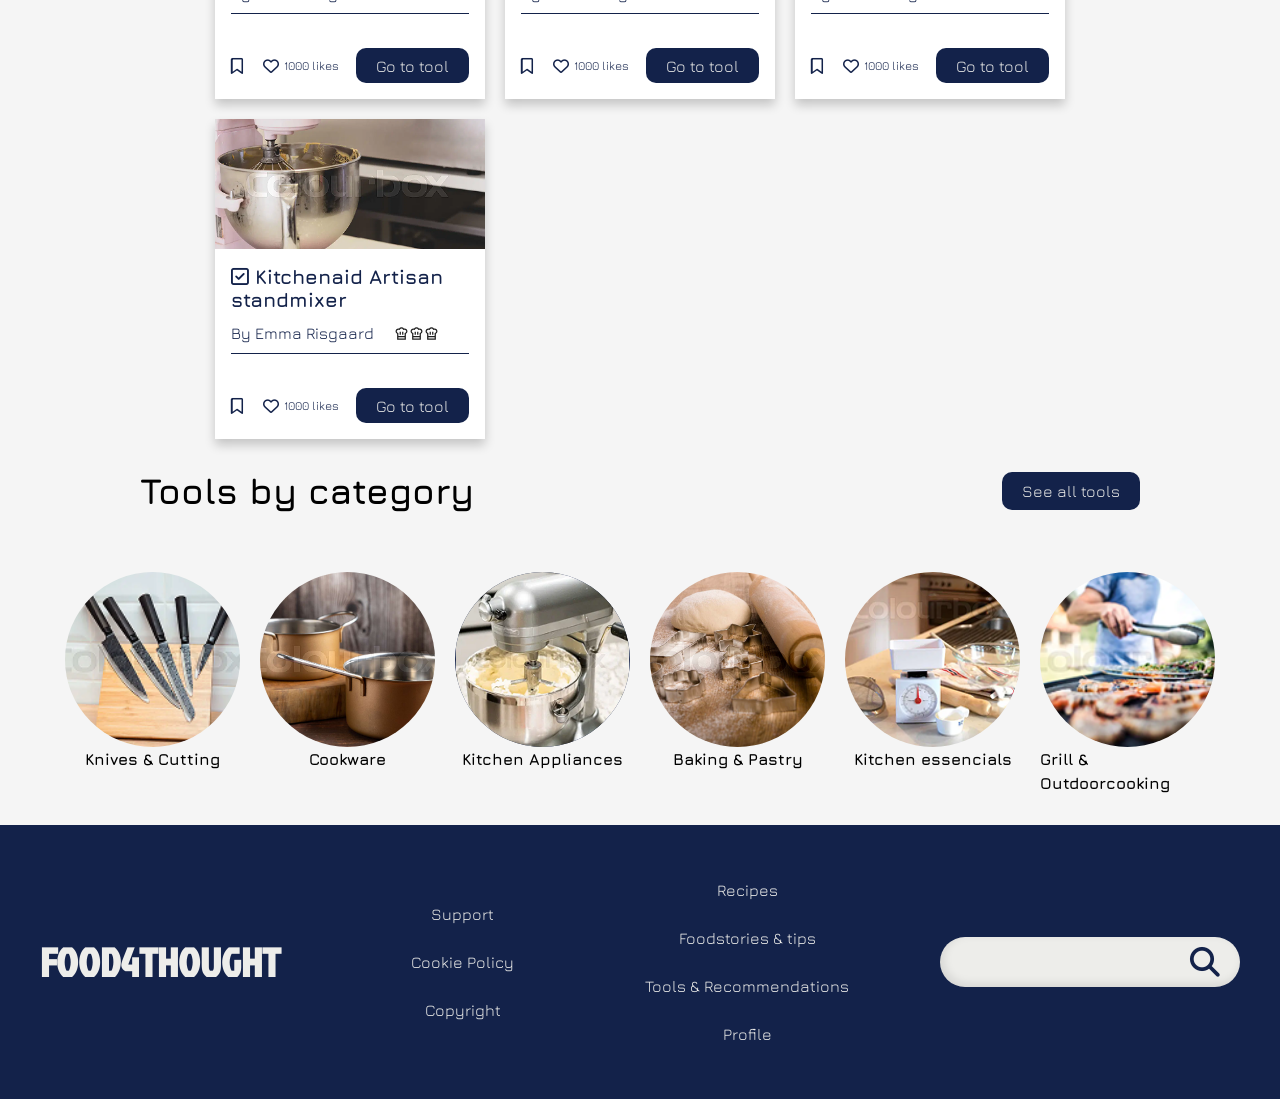
==== commit 8629eed5: "Add checkbox to tool cards" ====
--- a/index.html
+++ b/index.html
@@ -500,10 +500,7 @@
 
 					<div>
 
-						<h1>
-							Kitchenaid Artisan <br>
-							standmixer
-						</h1>
+						<h1><i class="fa-regular fa-square-check"></i> Kitchenaid Artisan standmixer</h1>
 
 						<div class="toolCardProfile">
 
@@ -560,10 +557,7 @@
 
 					<div>
 
-						<h1>
-							Kitchenaid Artisan <br>
-							standmixer
-						</h1>
+						<h1><i class="fa-regular fa-square-check"></i> Kitchenaid Artisan standmixer</h1>
 
 						<div class="toolCardProfile">
 
@@ -620,10 +614,7 @@
 
 					<div>
 
-						<h1>
-							Kitchenaid Artisan <br>
-							standmixer
-						</h1>
+						<h1><i class="fa-regular fa-square-check"></i> Kitchenaid Artisan standmixer</h1>
 
 						<div class="toolCardProfile">
 
@@ -680,10 +671,7 @@
 
 					<div>
 
-						<h1>
-							Kitchenaid Artisan <br>
-							standmixer
-						</h1>
+						<h1><i class="fa-regular fa-square-check"></i> Kitchenaid Artisan standmixer</h1>
 
 						<div class="toolCardProfile">
 
--- a/assets/css/style.css
+++ b/assets/css/style.css
@@ -467,14 +467,15 @@
 .allRecipesGrid {
     margin-top: 20px;
     display: grid;
-    grid-template-columns: repeat(auto-fit, 270px);
-    gap: var(--mediumGap);
+    grid-template-columns: repeat(auto-fit, 250px);
+    gap: var(--mediumGap);
+    justify-content: center;
 }
 
 .recipeCard {
     background-color: var(--darkBlue);
     height: 320px;
-    width: 270px;
+    width: 250px;
     display: grid;
     grid-template-rows: auto 1fr;
     font-size: 10px;
@@ -743,7 +744,7 @@
 
 /* RELATED RECIPES */
 .relatedRecipesSection {
-    padding: var(--sectionPadding);
+    padding: var(--bodyMargin);
 }
 
 .relatedSectionHeader {
@@ -758,7 +759,7 @@
     justify-content: space-between;
     align-items: center;
     margin-bottom: 30px;
-    padding-inline: var(--sectionPadding);
+    padding-inline: 140px;
 }
 
 .relatedRecipesTitle {
@@ -784,6 +785,7 @@
     flex-direction: row;
     gap: var(--mediumGap);
     padding: 0;
+    justify-content: center;
 }
 
 /* RELATED TOOLS */
@@ -799,6 +801,7 @@
     flex-direction: row;
     gap: var(--mediumGap);
     padding: 0;
+    justify-content: center;
 }
 
 /* COMMENTS */
@@ -823,6 +826,7 @@
             width: 400px;
             min-height: 45px;
             padding: 10px;
+            border-radius: 10px 0 0 10px;
         }
 
         button {
@@ -831,7 +835,23 @@
             color: white;
             border: none;
             cursor: pointer;
-        }
+            border-radius: 0 10px 10px 0;
+        }
+
+        button:hover {
+            background-color: var(--lightBlue);
+            border: 2px solid;
+            color: var(--darkBlue);
+            border-color: var(--darkBlue);
+            box-shadow: var(--innerShadow);
+        }
+    }
+
+
+    .otherComments {
+        display: flex;
+        flex-direction: column;
+        gap: var(--largeGap);
     }
 
     .otherComment {
@@ -841,7 +861,33 @@
         background-color: var(--lightBlue);
     }
 
-
+    .seeMore {
+        padding-inline: 25px;
+        background-color: var(--darkBlue);
+        color: white;
+        height: 40px;
+        width: 150px;
+        border-radius: 10px;
+        display: flex;
+        justify-content: center;
+        align-items: center;
+    }
+
+    .seeMore:hover {
+        background-color: var(--lightBlue);
+        border: 2px solid;
+        color: var(--darkBlue);
+        border-color: var(--darkBlue);
+        box-shadow: var(--innerShadow);
+    }
+
+    .reply {
+        text-decoration: underline;
+    }
+
+    .reply:hover {
+        font-weight: bold;
+    }
 }
 
 /* PROFILE */
@@ -896,6 +942,12 @@
     grid-template-columns: repeat(auto-fit, 270px);
     gap: var(--mediumGap);
     justify-content: center;
+
+}
+
+.allToolsPadding {
+    padding: var(--bodyMargin);
+
 }
 
 .toolCard {
@@ -936,13 +988,23 @@
 .toolCardProfile {
     display: flex;
     align-items: center;
-    justify-content: space-between;
+    justify-content: flex-start;
     margin-top: 10px;
+    gap: var(--mediumGap);
 }
 
 .toolCardProfile p {
     font-size: 16px;
 }
+
+.timeStamp {
+    padding-left: 40px;
+
+    p {
+        font-size: 12px;
+    }
+}
+
 
 .profileHats {
     display: flex;
@@ -1044,7 +1106,34 @@
         gap: var(--mediumGap);
 
         i {
-            font-size: 18px;
+            font-size: 35px;
+        }
+    }
+
+    .singleToolTitle {
+        position: relative;
+
+        .recommendationBox {
+            position: absolute;
+            left: 0;
+            bottom: 45px;
+
+            background-color: var(--darkBlue);
+            color: var(--offWhite);
+            padding: 10px 15px;
+            border-radius: 8px;
+
+            font-size: 14px;
+            white-space: nowrap;
+
+            opacity: 0;
+            visibility: hidden;
+            transition: opacity 0.2s ease;
+        }
+
+        &:hover .recommendationBox {
+            opacity: 1;
+            visibility: visible;
         }
     }
 
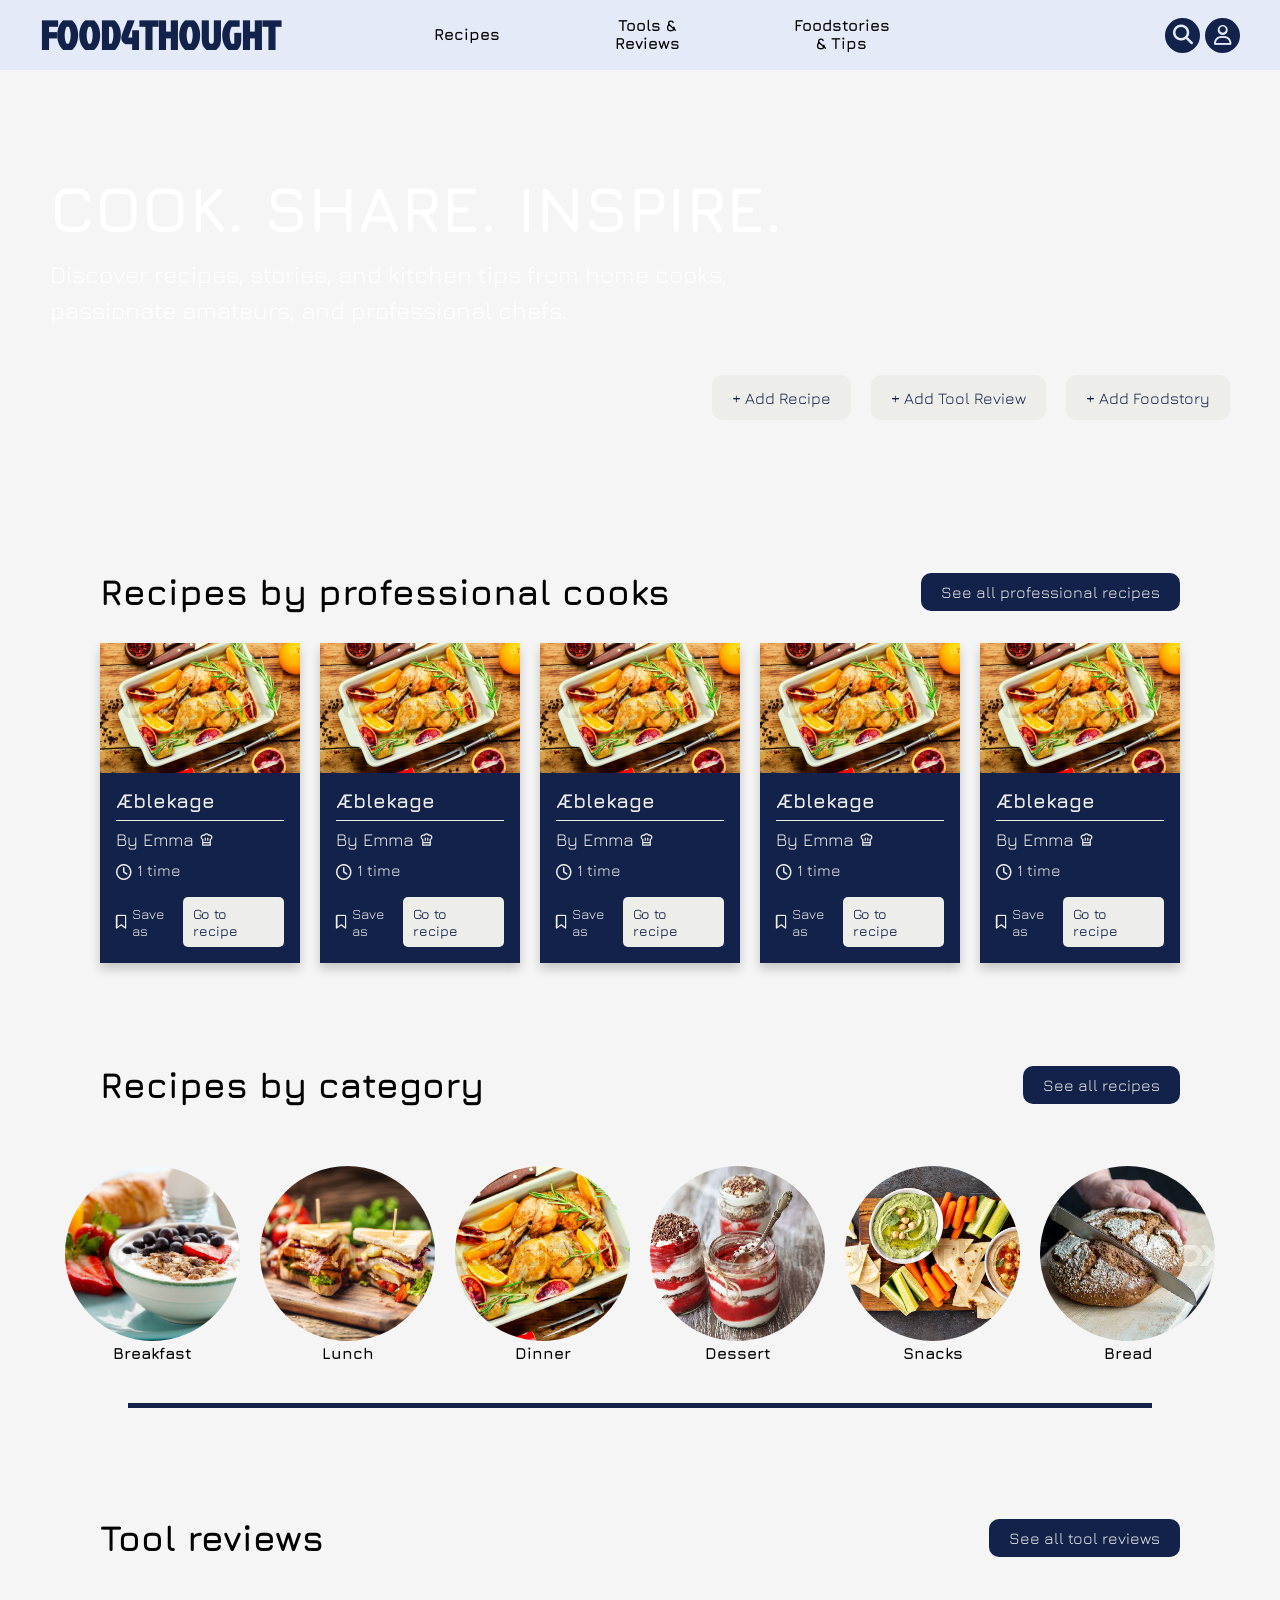
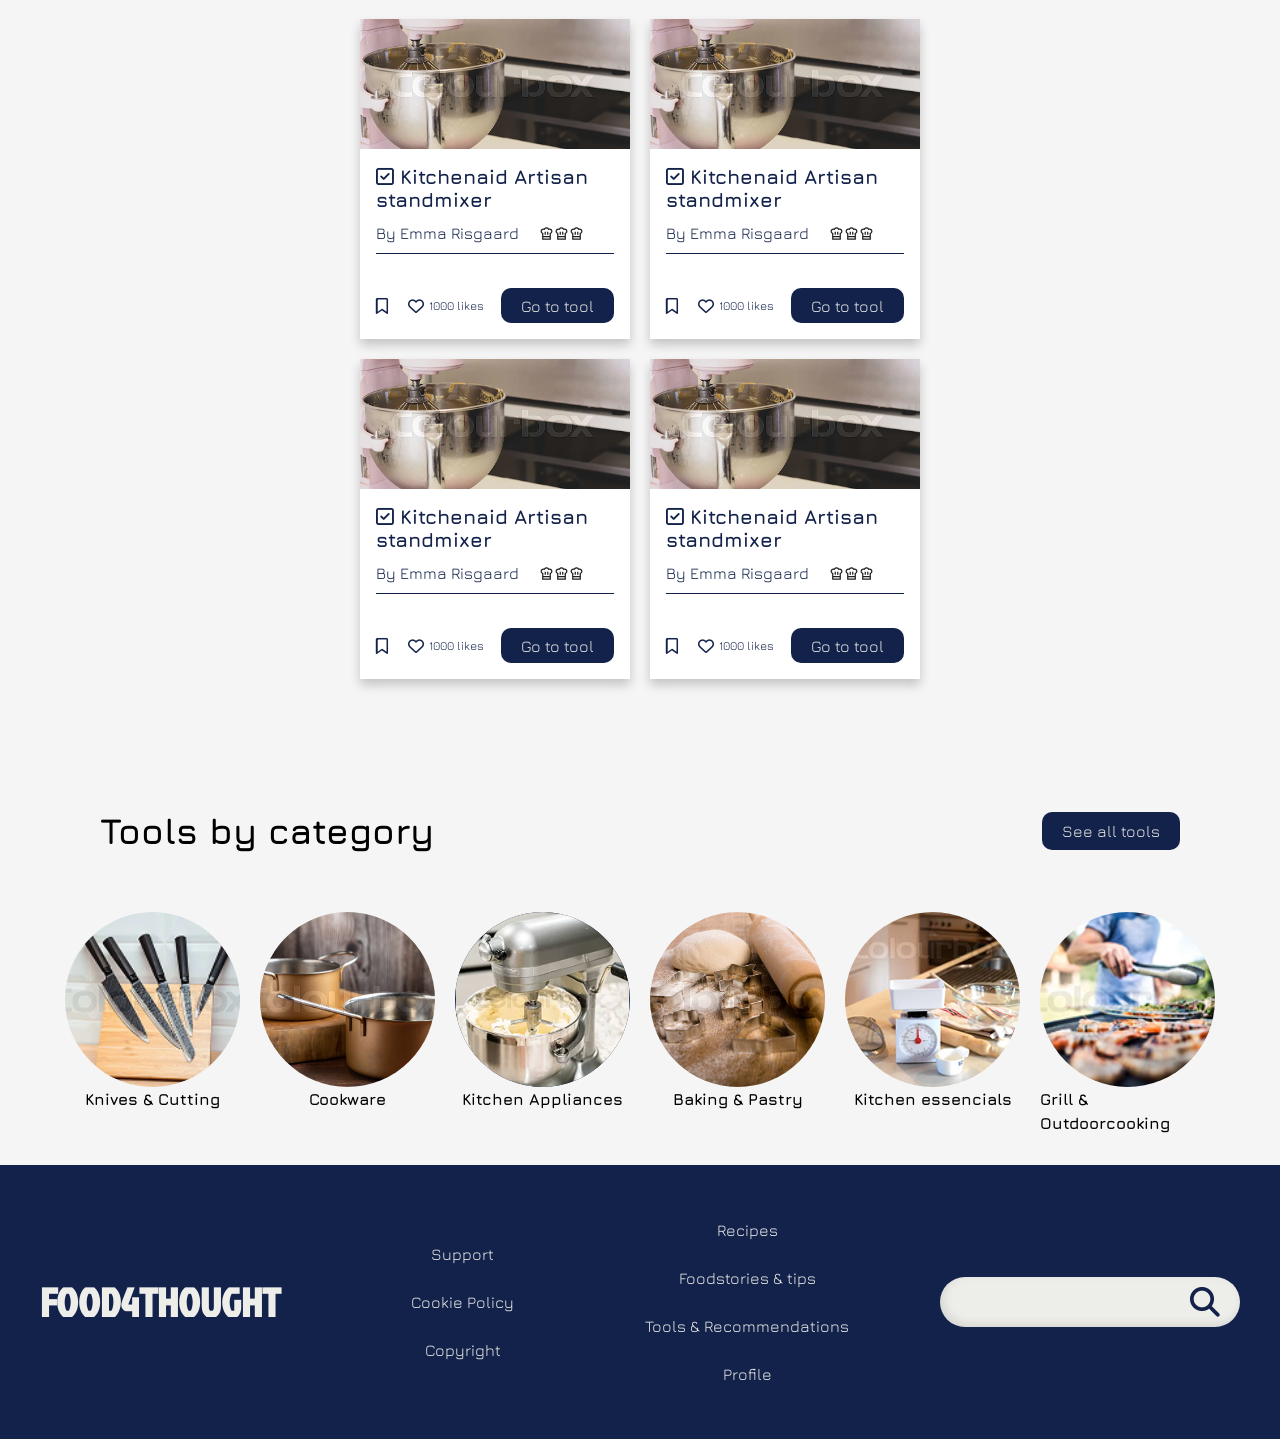
==== commit 2f598c6a: "Tool cards on front page fixed to links" ====
--- a/index.html
+++ b/index.html
@@ -490,9 +490,10 @@
 			</a>
 
 		</div>
+
 		<section class="allToolsToolCards">
 
-			<div class="toolCard">
+			<a href="singleTool.html" class="toolCard">
 
 				<img src="assets/img/tool-card.png" alt="KitchenAid Artisan stand mixer" class="toolCardImg">
 
@@ -546,10 +547,10 @@
 
 				</div>
 
-			</div>
-
-
-			<div class="toolCard">
+			</a>
+
+
+			<a href="singleTool.html" class="toolCard">
 
 				<img src="assets/img/tool-card.png" alt="KitchenAid Artisan stand mixer" class="toolCardImg">
 
@@ -603,10 +604,10 @@
 
 				</div>
 
-			</div>
-
-
-			<div class="toolCard">
+			</a>
+
+
+			<a href="singleTool.html" class="toolCard">
 
 				<img src="assets/img/tool-card.png" alt="KitchenAid Artisan stand mixer" class="toolCardImg">
 
@@ -660,10 +661,10 @@
 
 				</div>
 
-			</div>
-
-
-			<div class="toolCard">
+			</a>
+
+
+			<a href="singleTool.html" class="toolCard">
 
 				<img src="assets/img/tool-card.png" alt="KitchenAid Artisan stand mixer" class="toolCardImg">
 
@@ -721,9 +722,10 @@
 
 				</div>
 
-			</div>
+			</a>
 
 		</section>
+
 	</section>
 
 	<!-- TOOL CATEGORIES -->
@@ -815,9 +817,11 @@
 	<footer>
 
 		<h1 class="logoFooter">
+
 			<a href="index.html">
 				FOOD4THOUGHT
 			</a>
+
 		</h1>
 
 
@@ -874,7 +878,9 @@
 
 
 		<div class="footerSearch">
+
 			<i class="fa-solid fa-magnifying-glass"></i>
+
 		</div>
 
 	</footer>
--- a/assets/css/style.css
+++ b/assets/css/style.css
@@ -467,15 +467,14 @@
 .allRecipesGrid {
     margin-top: 20px;
     display: grid;
-    grid-template-columns: repeat(auto-fit, 250px);
-    gap: var(--mediumGap);
-    justify-content: center;
+    grid-template-columns: repeat(auto-fit, 270px);
+    gap: var(--mediumGap);
 }
 
 .recipeCard {
     background-color: var(--darkBlue);
     height: 320px;
-    width: 250px;
+    width: 270px;
     display: grid;
     grid-template-rows: auto 1fr;
     font-size: 10px;
@@ -744,7 +743,7 @@
 
 /* RELATED RECIPES */
 .relatedRecipesSection {
-    padding: var(--bodyMargin);
+    padding: var(--sectionPadding);
 }
 
 .relatedSectionHeader {
@@ -759,7 +758,7 @@
     justify-content: space-between;
     align-items: center;
     margin-bottom: 30px;
-    padding-inline: 140px;
+    padding-inline: var(--sectionPadding);
 }
 
 .relatedRecipesTitle {
@@ -785,7 +784,6 @@
     flex-direction: row;
     gap: var(--mediumGap);
     padding: 0;
-    justify-content: center;
 }
 
 /* RELATED TOOLS */
@@ -801,7 +799,6 @@
     flex-direction: row;
     gap: var(--mediumGap);
     padding: 0;
-    justify-content: center;
 }
 
 /* COMMENTS */
@@ -942,12 +939,7 @@
     grid-template-columns: repeat(auto-fit, 270px);
     gap: var(--mediumGap);
     justify-content: center;
-
-}
-
-.allToolsPadding {
     padding: var(--bodyMargin);
-
 }
 
 .toolCard {
@@ -1106,34 +1098,7 @@
         gap: var(--mediumGap);
 
         i {
-            font-size: 35px;
-        }
-    }
-
-    .singleToolTitle {
-        position: relative;
-
-        .recommendationBox {
-            position: absolute;
-            left: 0;
-            bottom: 45px;
-
-            background-color: var(--darkBlue);
-            color: var(--offWhite);
-            padding: 10px 15px;
-            border-radius: 8px;
-
-            font-size: 14px;
-            white-space: nowrap;
-
-            opacity: 0;
-            visibility: hidden;
-            transition: opacity 0.2s ease;
-        }
-
-        &:hover .recommendationBox {
-            opacity: 1;
-            visibility: visible;
+            font-size: 18px;
         }
     }
 
@@ -1152,6 +1117,7 @@
     .singleToolStarsNComments {
         display: flex;
         gap: var(--largeGap);
+        align-items: center;
 
         i {
             font-size: 18px;
@@ -1161,9 +1127,19 @@
         }
     }
 
+
     .singleToolLikesNComments {
-        text-decoration: underline;
-        text-underline-offset: 5px;
+        div {
+            display: flex;
+            gap: var(--mediumGap);
+
+        }
+
+        p,
+        a {
+            text-decoration: underline;
+            text-underline-offset: 5px;
+        }
     }
 
     .singleToolIcons {
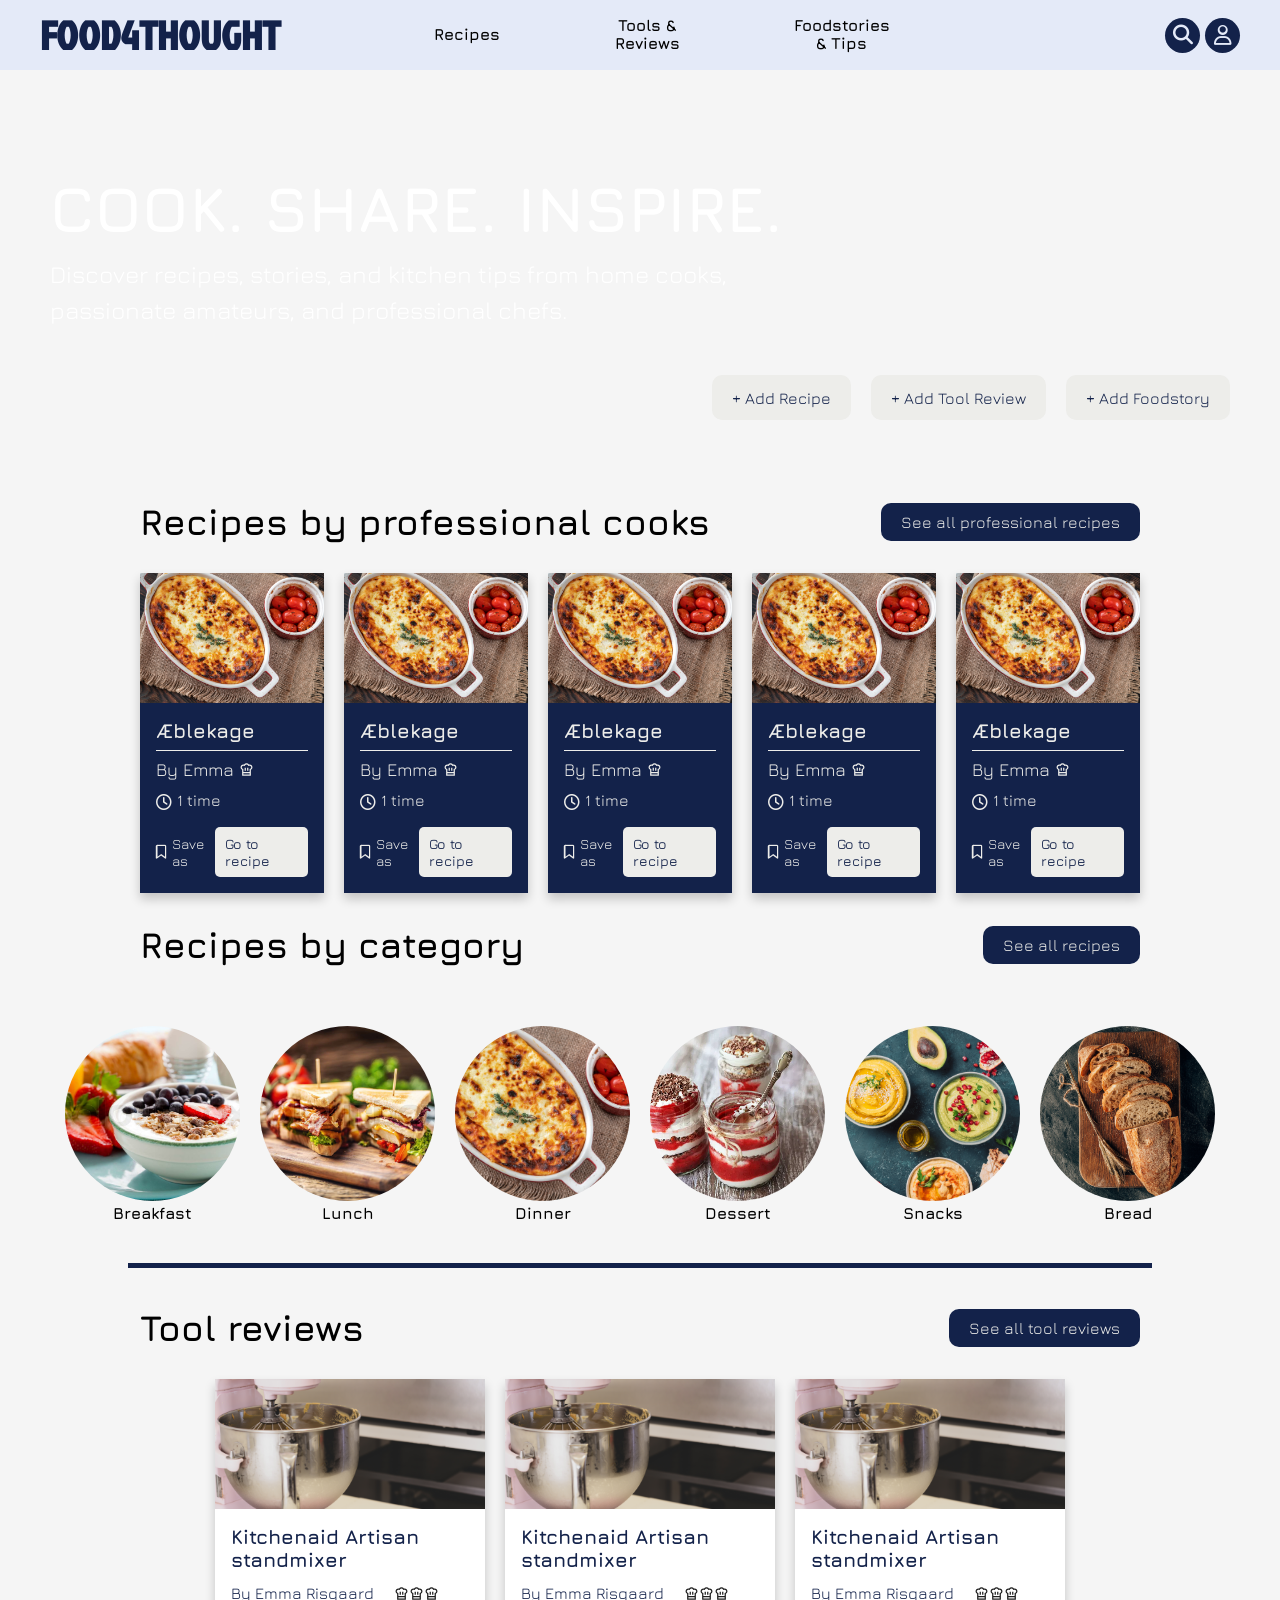
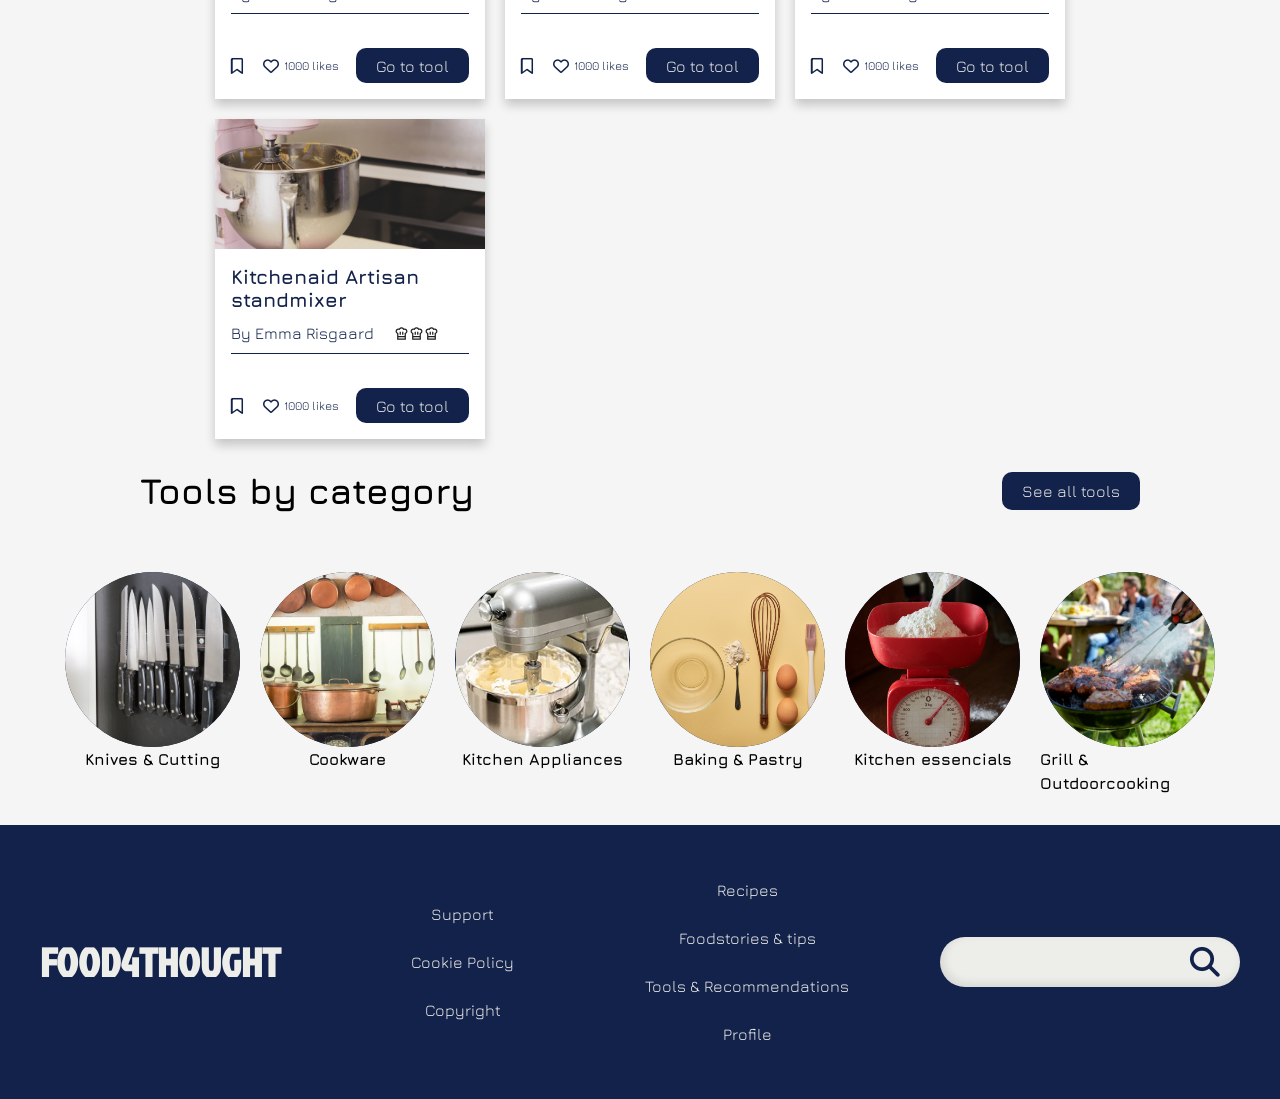
==== commit 1e245385: "Ændret billeder Ændret billeder" ====
--- a/index.html
+++ b/index.html
@@ -23,7 +23,6 @@
 </head>
 
 <body>
-
 
 	<header>
 
@@ -490,10 +489,9 @@
 			</a>
 
 		</div>
-
 		<section class="allToolsToolCards">
 
-			<a href="singleTool.html" class="toolCard">
+			<div class="toolCard">
 
 				<img src="assets/img/tool-card.png" alt="KitchenAid Artisan stand mixer" class="toolCardImg">
 
@@ -501,7 +499,10 @@
 
 					<div>
 
-						<h1><i class="fa-regular fa-square-check"></i> Kitchenaid Artisan standmixer</h1>
+						<h1>
+							Kitchenaid Artisan <br>
+							standmixer
+						</h1>
 
 						<div class="toolCardProfile">
 
@@ -547,10 +548,10 @@
 
 				</div>
 
-			</a>
-
-
-			<a href="singleTool.html" class="toolCard">
+			</div>
+
+
+			<div class="toolCard">
 
 				<img src="assets/img/tool-card.png" alt="KitchenAid Artisan stand mixer" class="toolCardImg">
 
@@ -558,7 +559,10 @@
 
 					<div>
 
-						<h1><i class="fa-regular fa-square-check"></i> Kitchenaid Artisan standmixer</h1>
+						<h1>
+							Kitchenaid Artisan <br>
+							standmixer
+						</h1>
 
 						<div class="toolCardProfile">
 
@@ -604,10 +608,10 @@
 
 				</div>
 
-			</a>
-
-
-			<a href="singleTool.html" class="toolCard">
+			</div>
+
+
+			<div class="toolCard">
 
 				<img src="assets/img/tool-card.png" alt="KitchenAid Artisan stand mixer" class="toolCardImg">
 
@@ -615,7 +619,10 @@
 
 					<div>
 
-						<h1><i class="fa-regular fa-square-check"></i> Kitchenaid Artisan standmixer</h1>
+						<h1>
+							Kitchenaid Artisan <br>
+							standmixer
+						</h1>
 
 						<div class="toolCardProfile">
 
@@ -661,10 +668,10 @@
 
 				</div>
 
-			</a>
-
-
-			<a href="singleTool.html" class="toolCard">
+			</div>
+
+
+			<div class="toolCard">
 
 				<img src="assets/img/tool-card.png" alt="KitchenAid Artisan stand mixer" class="toolCardImg">
 
@@ -672,7 +679,10 @@
 
 					<div>
 
-						<h1><i class="fa-regular fa-square-check"></i> Kitchenaid Artisan standmixer</h1>
+						<h1>
+							Kitchenaid Artisan <br>
+							standmixer
+						</h1>
 
 						<div class="toolCardProfile">
 
@@ -722,10 +732,9 @@
 
 				</div>
 
-			</a>
+			</div>
 
 		</section>
-
 	</section>
 
 	<!-- TOOL CATEGORIES -->
@@ -817,11 +826,9 @@
 	<footer>
 
 		<h1 class="logoFooter">
-
 			<a href="index.html">
 				FOOD4THOUGHT
 			</a>
-
 		</h1>
 
 
@@ -878,9 +885,7 @@
 
 
 		<div class="footerSearch">
-
 			<i class="fa-solid fa-magnifying-glass"></i>
-
 		</div>
 
 	</footer>
--- a/assets/css/style.css
+++ b/assets/css/style.css
@@ -467,14 +467,15 @@
 .allRecipesGrid {
     margin-top: 20px;
     display: grid;
-    grid-template-columns: repeat(auto-fit, 270px);
-    gap: var(--mediumGap);
+    grid-template-columns: repeat(auto-fit, 250px);
+    gap: var(--mediumGap);
+    justify-content: center;
 }
 
 .recipeCard {
     background-color: var(--darkBlue);
     height: 320px;
-    width: 270px;
+    width: 250px;
     display: grid;
     grid-template-rows: auto 1fr;
     font-size: 10px;
@@ -743,7 +744,7 @@
 
 /* RELATED RECIPES */
 .relatedRecipesSection {
-    padding: var(--sectionPadding);
+    padding: var(--bodyMargin);
 }
 
 .relatedSectionHeader {
@@ -758,7 +759,7 @@
     justify-content: space-between;
     align-items: center;
     margin-bottom: 30px;
-    padding-inline: var(--sectionPadding);
+    padding-inline: 140px;
 }
 
 .relatedRecipesTitle {
@@ -784,6 +785,7 @@
     flex-direction: row;
     gap: var(--mediumGap);
     padding: 0;
+    justify-content: center;
 }
 
 /* RELATED TOOLS */
@@ -799,6 +801,7 @@
     flex-direction: row;
     gap: var(--mediumGap);
     padding: 0;
+    justify-content: center;
 }
 
 /* COMMENTS */
@@ -939,7 +942,12 @@
     grid-template-columns: repeat(auto-fit, 270px);
     gap: var(--mediumGap);
     justify-content: center;
+
+}
+
+.allToolsPadding {
     padding: var(--bodyMargin);
+
 }
 
 .toolCard {
@@ -1098,7 +1106,34 @@
         gap: var(--mediumGap);
 
         i {
-            font-size: 18px;
+            font-size: 35px;
+        }
+    }
+
+    .singleToolTitle {
+        position: relative;
+
+        .recommendationBox {
+            position: absolute;
+            left: 0;
+            bottom: 45px;
+
+            background-color: var(--darkBlue);
+            color: var(--offWhite);
+            padding: 10px 15px;
+            border-radius: 8px;
+
+            font-size: 14px;
+            white-space: nowrap;
+
+            opacity: 0;
+            visibility: hidden;
+            transition: opacity 0.2s ease;
+        }
+
+        &:hover .recommendationBox {
+            opacity: 1;
+            visibility: visible;
         }
     }
 
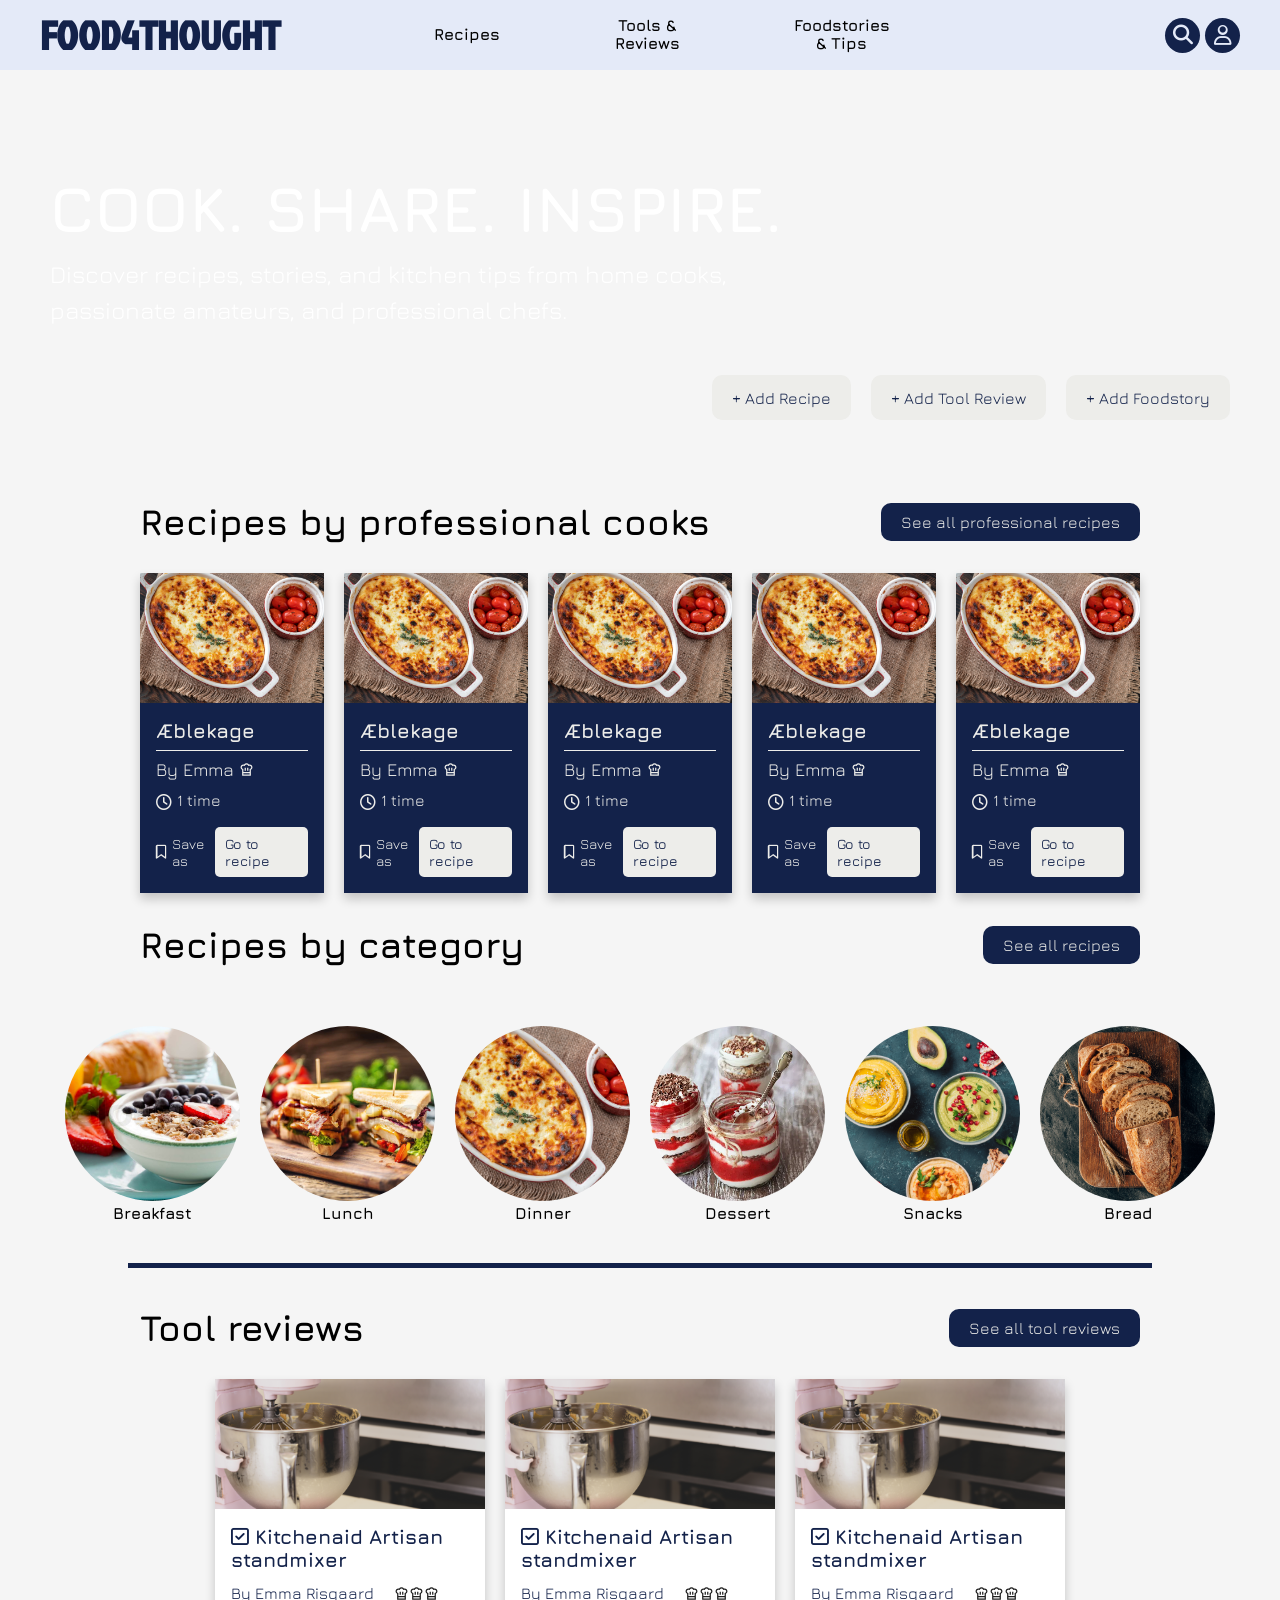
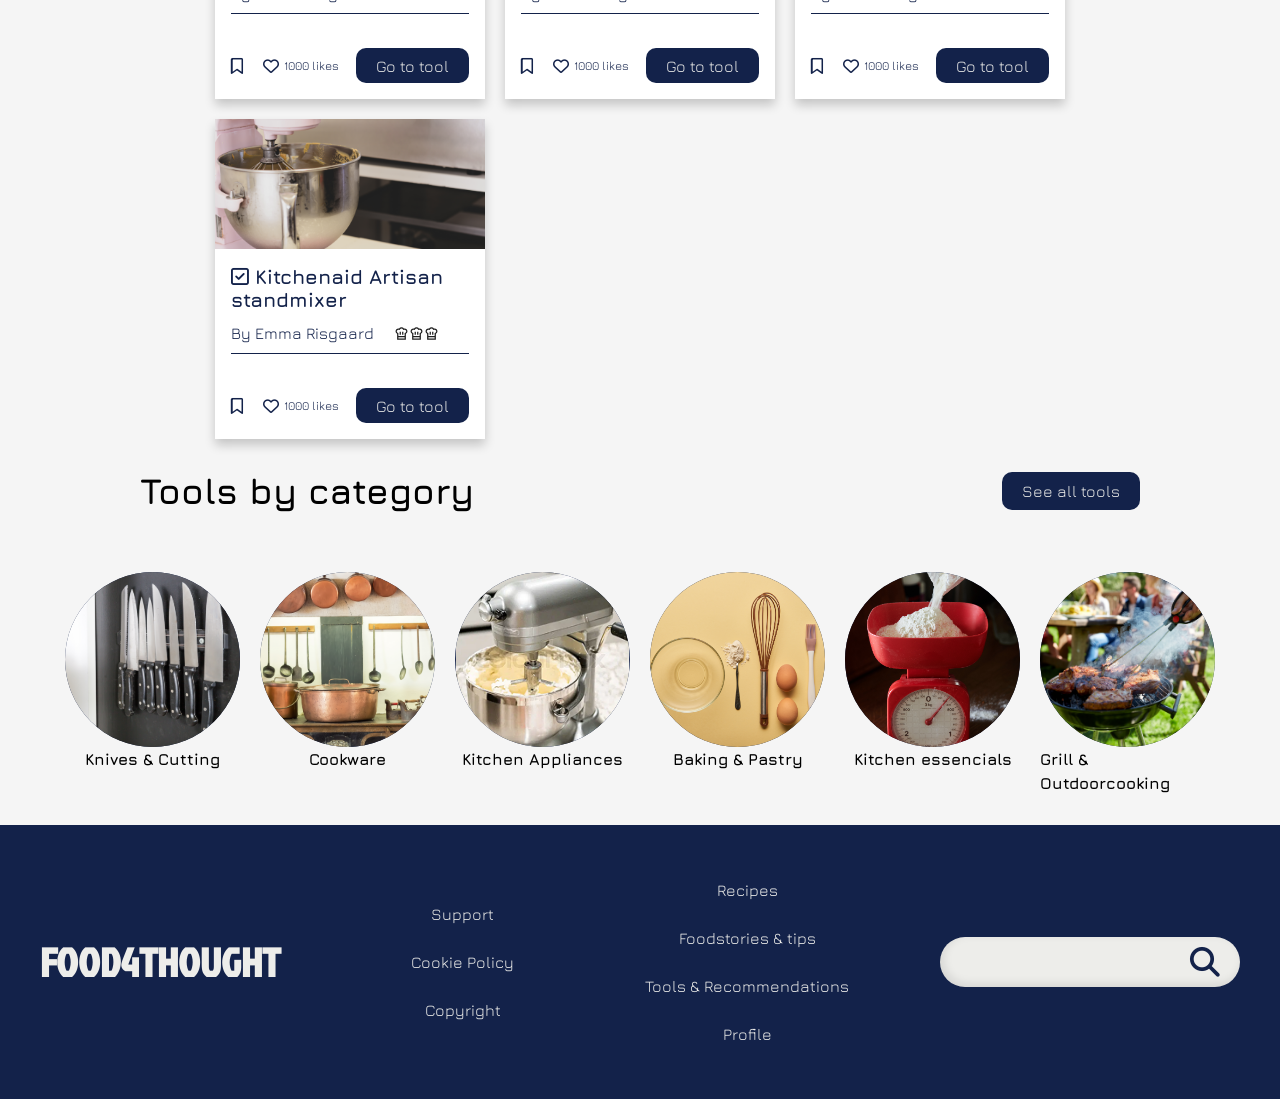
==== commit f1aca2e8: "Merge pull request #30 from emmarisgaard/CarolineEH Ændret billeder" ====
--- a/index.html
+++ b/index.html
@@ -489,9 +489,10 @@
 			</a>
 
 		</div>
+
 		<section class="allToolsToolCards">
 
-			<div class="toolCard">
+			<a href="singleTool.html" class="toolCard">
 
 				<img src="assets/img/tool-card.png" alt="KitchenAid Artisan stand mixer" class="toolCardImg">
 
@@ -499,10 +500,7 @@
 
 					<div>
 
-						<h1>
-							Kitchenaid Artisan <br>
-							standmixer
-						</h1>
+						<h1><i class="fa-regular fa-square-check"></i> Kitchenaid Artisan standmixer</h1>
 
 						<div class="toolCardProfile">
 
@@ -548,10 +546,10 @@
 
 				</div>
 
-			</div>
-
-
-			<div class="toolCard">
+			</a>
+
+
+			<a href="singleTool.html" class="toolCard">
 
 				<img src="assets/img/tool-card.png" alt="KitchenAid Artisan stand mixer" class="toolCardImg">
 
@@ -559,10 +557,7 @@
 
 					<div>
 
-						<h1>
-							Kitchenaid Artisan <br>
-							standmixer
-						</h1>
+						<h1><i class="fa-regular fa-square-check"></i> Kitchenaid Artisan standmixer</h1>
 
 						<div class="toolCardProfile">
 
@@ -608,10 +603,10 @@
 
 				</div>
 
-			</div>
-
-
-			<div class="toolCard">
+			</a>
+
+
+			<a href="singleTool.html" class="toolCard">
 
 				<img src="assets/img/tool-card.png" alt="KitchenAid Artisan stand mixer" class="toolCardImg">
 
@@ -619,10 +614,7 @@
 
 					<div>
 
-						<h1>
-							Kitchenaid Artisan <br>
-							standmixer
-						</h1>
+						<h1><i class="fa-regular fa-square-check"></i> Kitchenaid Artisan standmixer</h1>
 
 						<div class="toolCardProfile">
 
@@ -668,10 +660,10 @@
 
 				</div>
 
-			</div>
-
-
-			<div class="toolCard">
+			</a>
+
+
+			<a href="singleTool.html" class="toolCard">
 
 				<img src="assets/img/tool-card.png" alt="KitchenAid Artisan stand mixer" class="toolCardImg">
 
@@ -679,10 +671,7 @@
 
 					<div>
 
-						<h1>
-							Kitchenaid Artisan <br>
-							standmixer
-						</h1>
+						<h1><i class="fa-regular fa-square-check"></i> Kitchenaid Artisan standmixer</h1>
 
 						<div class="toolCardProfile">
 
@@ -732,9 +721,10 @@
 
 				</div>
 
-			</div>
+			</a>
 
 		</section>
+
 	</section>
 
 	<!-- TOOL CATEGORIES -->
@@ -826,9 +816,11 @@
 	<footer>
 
 		<h1 class="logoFooter">
+
 			<a href="index.html">
 				FOOD4THOUGHT
 			</a>
+
 		</h1>
 
 
@@ -885,7 +877,9 @@
 
 
 		<div class="footerSearch">
+
 			<i class="fa-solid fa-magnifying-glass"></i>
+
 		</div>
 
 	</footer>
